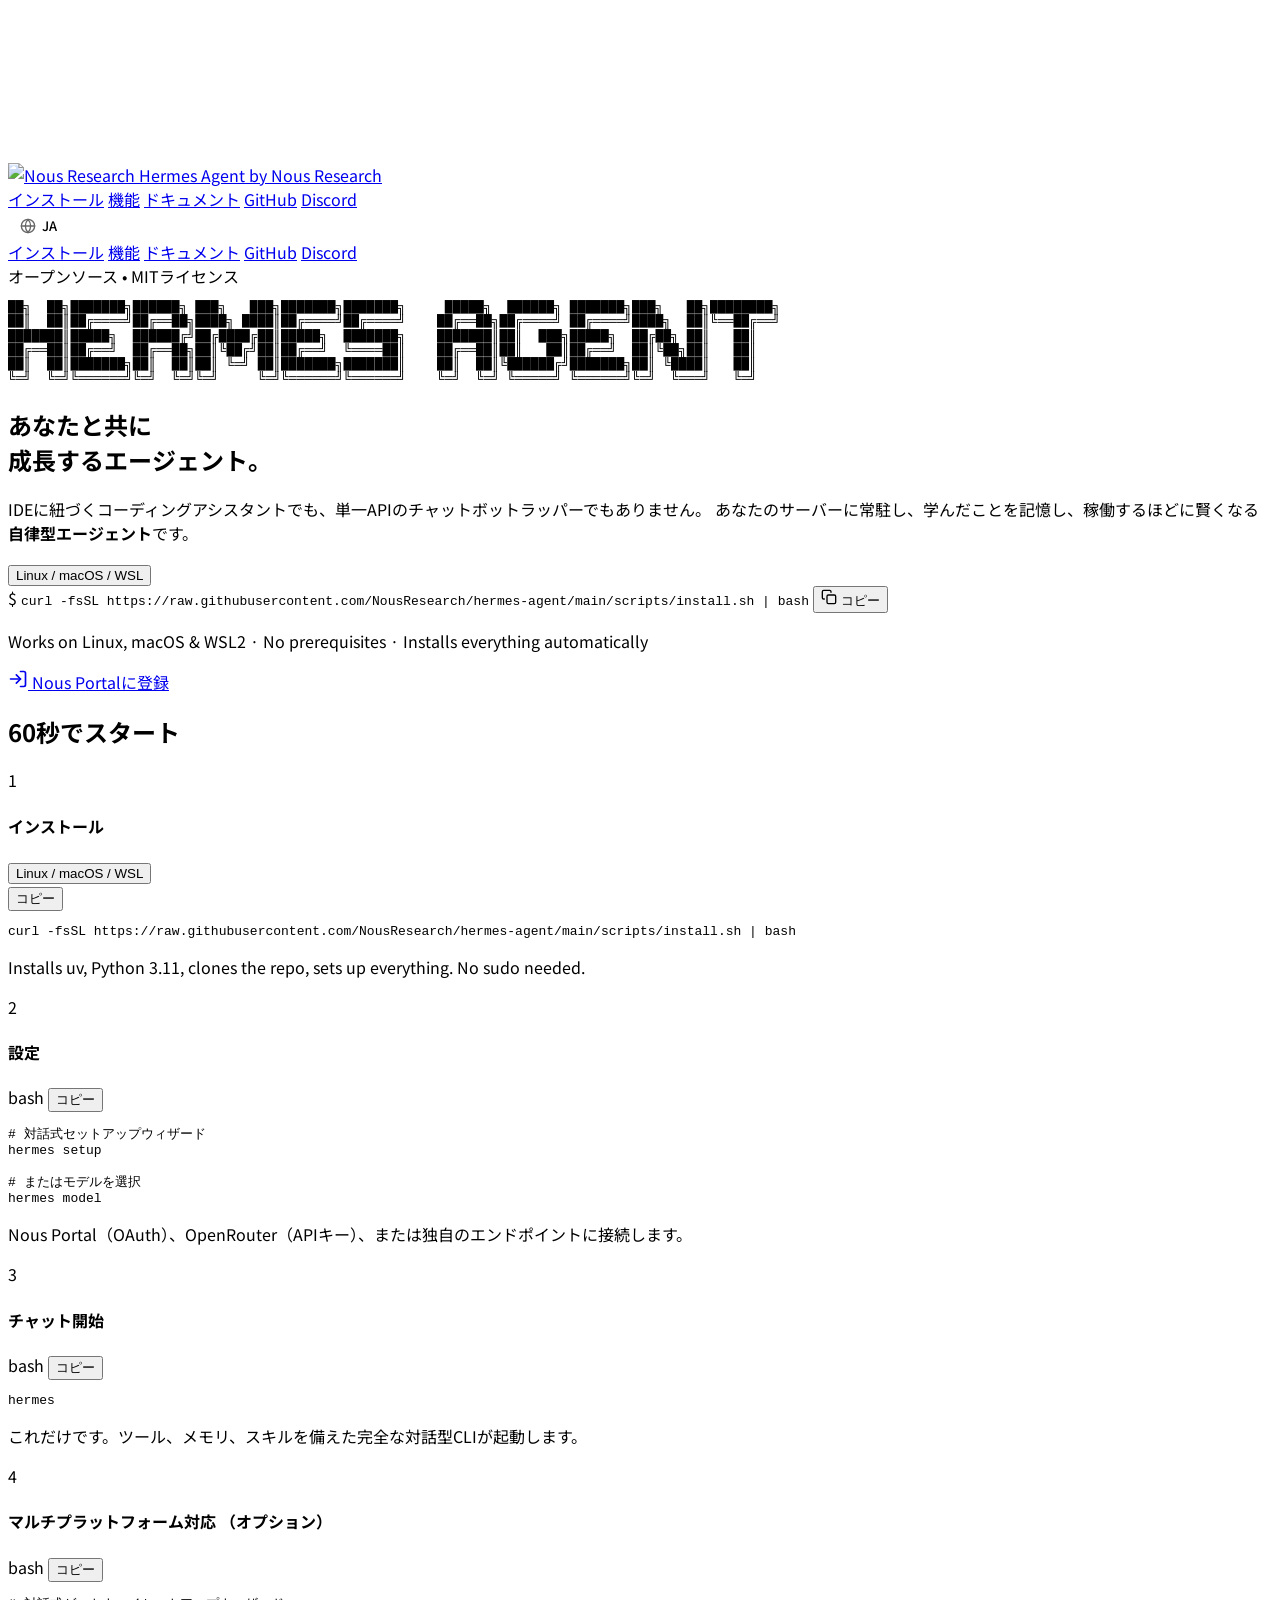
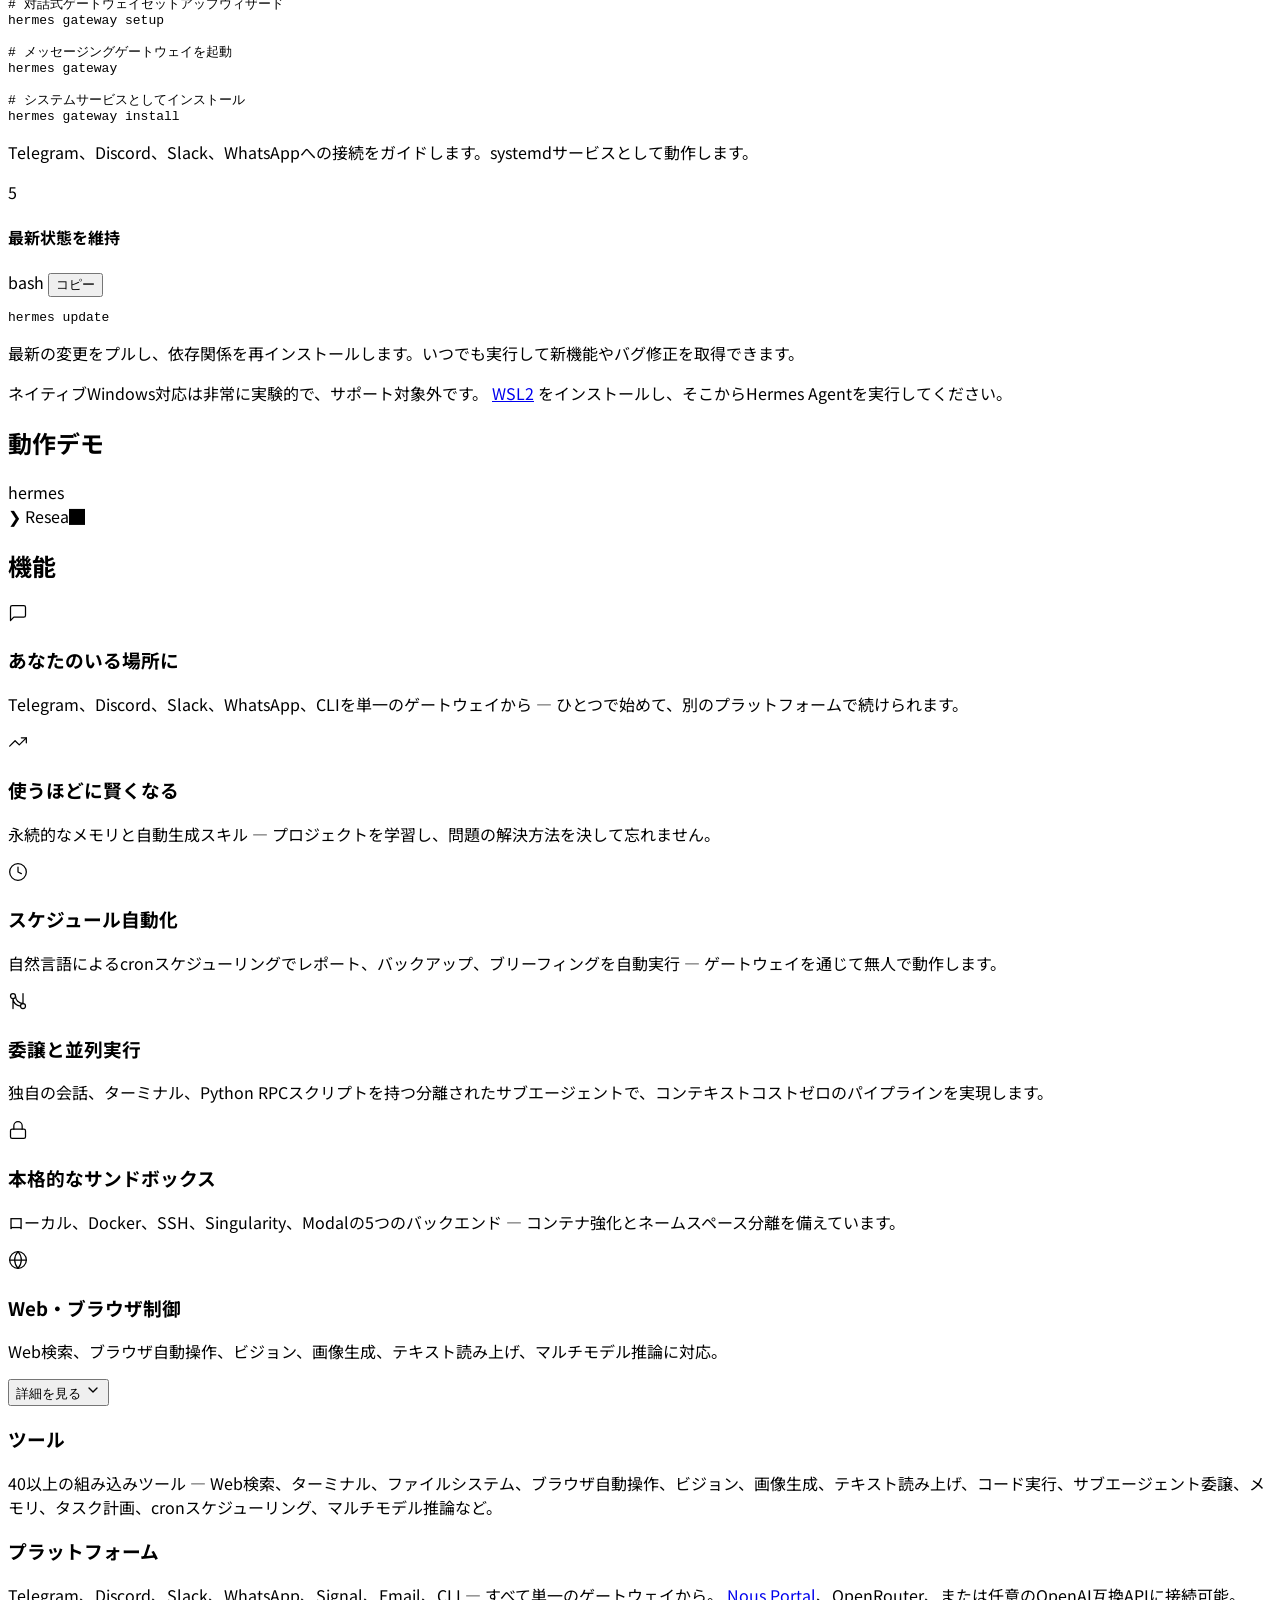
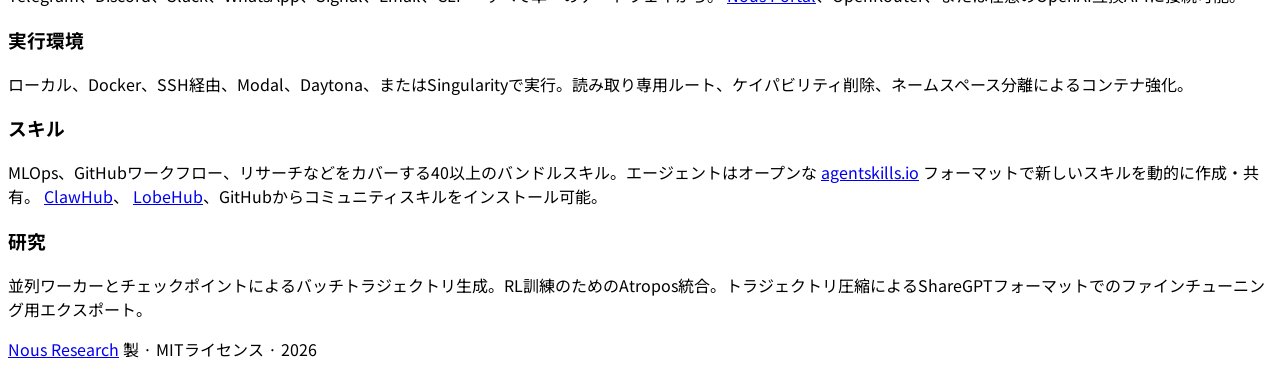
==== landingpage/ja/index.html @ e515b4fe "feat: add Japanese landing page (/ja/) with language switcher - Create full Japanese translation of " ====
<!doctype html>
<html lang="ja">
  <head>
    <meta charset="UTF-8" />
    <meta name="viewport" content="width=device-width, initial-scale=1.0" />
    <title>Hermes Agent — あなたと共に成長するAIエージェント</title>
    <meta
      name="description"
      content="あなたと共に成長するオープンソースエージェント — プロジェクトを学習し、自らスキルを構築し、あらゆる場所であなたに寄り添います。Nous Research開発。"
    />
    <meta name="theme-color" content="#0A0E1A" />

    <meta property="og:title" content="Hermes Agent — AIエージェントフレームワーク" />
    <meta
      property="og:description"
      content="あなたと共に成長するオープンソースエージェント。インストールして、メッセージングアカウントを接続するだけで、プロジェクトを学習し、自らスキルを構築する永続的なパーソナルエージェントになります。"
    />
    <meta property="og:type" content="website" />
    <meta property="og:url" content="https://hermes-agent.org/ja/" />
    <meta
      property="og:image"
      content="https://hermes-agent.org/hermes-agent-banner.png"
    />

    <link rel="preconnect" href="https://fonts.googleapis.com" />
    <link rel="preconnect" href="https://fonts.gstatic.com" crossorigin />
    <link
      href="https://fonts.googleapis.com/css2?family=Inter:wght@300;400;500;600;700&family=JetBrains+Mono:wght@400;500&family=Noto+Sans+JP:wght@300;400;500;600;700&display=swap"
      rel="stylesheet"
    />

    <script
      src="https://cdnjs.cloudflare.com/ajax/libs/three.js/r128/three.min.js"
      defer
    ></script>
    <link rel="stylesheet" href="../style.css" />
    <link rel="stylesheet" href="../lang-switcher.css" />
    <link rel="icon" type="image/x-icon" href="../favicon.ico" />
    <link rel="icon" type="image/png" sizes="32x32" href="../favicon-32x32.png" />
    <link rel="icon" type="image/png" sizes="16x16" href="../favicon-16x16.png" />
    <link rel="apple-touch-icon" sizes="180x180" href="../apple-touch-icon.png" />
    <style>
      body {
        font-family: 'Noto Sans JP', 'Inter', -apple-system, BlinkMacSystemFont, 'Segoe UI', sans-serif;
      }
    </style>
  </head>
  <body>
    <canvas id="noise-overlay"></canvas>

    <div class="ambient-glow glow-1"></div>
    <div class="ambient-glow glow-2"></div>

    <nav class="nav">
      <div class="nav-inner">
        <a href="/ja/" class="nav-logo">
          <img src="../nous-logo.png" alt="Nous Research" class="nav-nous-logo" />
          <span class="nav-brand"
            >Hermes Agent <span class="nav-by">by Nous Research</span></span
          >
        </a>
        <div class="nav-links">
          <a href="#install">インストール</a>
          <a href="#features">機能</a>
          <a href="/docs/">ドキュメント</a>
          <a
            href="https://github.com/NousResearch/hermes-agent"
            target="_blank"
            rel="noopener"
            >GitHub</a
          >
          <a
            href="https://discord.gg/NousResearch"
            target="_blank"
            rel="noopener"
            >Discord</a
          >
          <div class="lang-switcher">
            <button class="lang-btn" onclick="toggleLangMenu()" aria-label="言語切替">
              <svg width="16" height="16" viewBox="0 0 24 24" fill="none" stroke="currentColor" stroke-width="2" stroke-linecap="round" stroke-linejoin="round">
                <circle cx="12" cy="12" r="10"/>
                <line x1="2" y1="12" x2="22" y2="12"/>
                <path d="M12 2a15.3 15.3 0 0 1 4 10 15.3 15.3 0 0 1-4 10 15.3 15.3 0 0 1-4-10 15.3 15.3 0 0 1 4-10z"/>
              </svg>
              JA
            </button>
            <div class="lang-menu" id="lang-menu">
              <a href="/">English</a>
              <a href="/ja/" class="active">日本語</a>
            </div>
          </div>
        </div>
        <div class="nav-right-mobile">
          <div class="lang-switcher">
            <button class="lang-btn" onclick="toggleLangMenu()" aria-label="言語切替">
              <svg width="16" height="16" viewBox="0 0 24 24" fill="none" stroke="currentColor" stroke-width="2" stroke-linecap="round" stroke-linejoin="round">
                <circle cx="12" cy="12" r="10"/>
                <line x1="2" y1="12" x2="22" y2="12"/>
                <path d="M12 2a15.3 15.3 0 0 1 4 10 15.3 15.3 0 0 1-4 10 15.3 15.3 0 0 1-4-10 15.3 15.3 0 0 1 4-10z"/>
              </svg>
              JA
            </button>
            <div class="lang-menu" id="lang-menu-mobile">
              <a href="/">English</a>
              <a href="/ja/" class="active">日本語</a>
            </div>
          </div>
          <button
            class="nav-hamburger"
            id="nav-hamburger"
            onclick="toggleMobileNav()"
            aria-label="メニューを開く"
          >
            <span class="hamburger-bar"></span>
            <span class="hamburger-bar"></span>
            <span class="hamburger-bar"></span>
          </button>
        </div>
        <div class="nav-mobile" id="nav-mobile">
          <a href="#install" onclick="toggleMobileNav()">インストール</a>
          <a href="#features" onclick="toggleMobileNav()">機能</a>
          <a href="/docs/">ドキュメント</a>
          <a
            href="https://github.com/NousResearch/hermes-agent"
            target="_blank"
            rel="noopener"
            >GitHub</a
          >
          <a
            href="https://discord.gg/NousResearch"
            target="_blank"
            rel="noopener"
            >Discord</a
          >
        </div>
      </div>
    </nav>

    <section class="hero">
      <div class="hero-content">
        <div class="hero-badge">
          <span class="badge-dot"></span>
          オープンソース &bull; MITライセンス
        </div>

        <!-- prettier-ignore -->
        <pre class="hero-ascii" aria-hidden="true" style="font-family: monospace; line-height: 1.1">
██╗  ██╗███████╗██████╗ ███╗   ███╗███████╗███████╗     █████╗  ██████╗ ███████╗███╗   ██╗████████╗
██║  ██║██╔════╝██╔══██╗████╗ ████║██╔════╝██╔════╝    ██╔══██╗██╔════╝ ██╔════╝████╗  ██║╚══██╔══╝
███████║█████╗  ██████╔╝██╔████╔██║█████╗  ███████╗    ███████║██║  ███╗█████╗  ██╔██╗ ██║   ██║
██╔══██║██╔══╝  ██╔══██╗██║╚██╔╝██║██╔══╝  ╚════██║    ██╔══██║██║   ██║██╔══╝  ██║╚██╗██║   ██║
██║  ██║███████╗██║  ██║██║ ╚═╝ ██║███████╗███████║    ██║  ██║╚██████╔╝███████╗██║ ╚████║   ██║
╚═╝  ╚═╝╚══════╝╚═╝  ╚═╝╚═╝     ╚═╝╚══════╝╚══════╝    ╚═╝  ╚═╝ ╚═════╝ ╚══════╝╚═╝  ╚═══╝   ╚═╝
</pre>

        <h1 class="hero-title">
          あなたと共に<br />
          <span class="hero-gradient">成長するエージェント。</span>
        </h1>

        <p class="hero-subtitle">
          IDEに紐づくコーディングアシスタントでも、単一APIのチャットボットラッパーでもありません。
          あなたのサーバーに常駐し、学んだことを記憶し、稼働するほどに賢くなる
          <strong>自律型エージェント</strong>です。
        </p>

        <div class="hero-install">
          <div class="install-widget">
            <div class="install-widget-header">
              <div class="install-dots">
                <span class="dot dot-red"></span>
                <span class="dot dot-yellow"></span>
                <span class="dot dot-green"></span>
              </div>
              <div class="install-tabs">
                <button
                  class="install-tab active"
                  data-platform="linux"
                  onclick="switchPlatform('linux')"
                >
                  Linux / macOS / WSL
                </button>
              </div>
            </div>
            <div class="install-widget-body">
              <span class="install-prompt" id="install-prompt">$</span>
              <code id="install-command"
                >curl -fsSL
                https://raw.githubusercontent.com/NousResearch/hermes-agent/main/scripts/install.sh
                | bash</code
              >
              <button
                class="copy-btn"
                onclick="copyInstall()"
                title="クリップボードにコピー"
              >
                <svg
                  width="16"
                  height="16"
                  viewBox="0 0 24 24"
                  fill="none"
                  stroke="currentColor"
                  stroke-width="2"
                  stroke-linecap="round"
                  stroke-linejoin="round"
                >
                  <rect x="9" y="9" width="13" height="13" rx="2" ry="2" />
                  <path
                    d="M5 15H4a2 2 0 0 1-2-2V4a2 2 0 0 1 2-2h9a2 2 0 0 1 2 2v1"
                  />
                </svg>
                <span class="copy-text">コピー</span>
              </button>
            </div>
          </div>
          <p class="install-note" id="install-note">
            Linux、macOS、WSL2で動作 · 前提条件なし · すべて自動インストール
          </p>
        </div>

        <div class="hero-links">
          <a
            href="https://portal.nousresearch.com"
            class="btn btn-primary"
            target="_blank"
            rel="noopener"
          >
            <svg
              width="20"
              height="20"
              viewBox="0 0 24 24"
              fill="none"
              stroke="currentColor"
              stroke-width="2"
              stroke-linecap="round"
              stroke-linejoin="round"
            >
              <path d="M15 3h4a2 2 0 0 1 2 2v14a2 2 0 0 1-2 2h-4" />
              <polyline points="10 17 15 12 10 7" />
              <line x1="15" y1="12" x2="3" y2="12" />
            </svg>
            Nous Portalに登録
          </a>
        </div>
      </div>
    </section>

    <section class="section section-install" id="install">
      <div class="container">
        <div class="section-header">
          <h2>60秒でスタート</h2>
        </div>

        <div class="install-steps">
          <div class="install-step">
            <div class="step-number">1</div>
            <div class="step-content">
              <h4>インストール</h4>
              <div class="code-block">
                <div class="code-header">
                  <div class="code-tabs">
                    <button
                      class="code-tab active"
                      data-platform="linux"
                      onclick="switchStepPlatform('linux')"
                    >
                      Linux / macOS / WSL
                    </button>
                  </div>
                  <button
                    class="copy-btn"
                    id="step1-copy"
                    onclick="copyText(this)"
                    data-text="curl -fsSL https://raw.githubusercontent.com/NousResearch/hermes-agent/main/scripts/install.sh | bash"
                  >
                    コピー
                  </button>
                </div>
                <pre><code id="step1-command">curl -fsSL https://raw.githubusercontent.com/NousResearch/hermes-agent/main/scripts/install.sh | bash</code></pre>
              </div>
              <p class="step-note" id="step1-note">
                uv、Python 3.11をインストールし、リポジトリをクローンしてすべてをセットアップします。sudoは不要です。
              </p>
            </div>
          </div>

          <div class="install-step">
            <div class="step-number">2</div>
            <div class="step-content">
              <h4>設定</h4>
              <div class="code-block">
                <div class="code-header">
                  <span>bash</span>
                  <button
                    class="copy-btn"
                    onclick="copyText(this)"
                    data-text="hermes setup"
                  >
                    コピー
                  </button>
                </div>
                <pre><code><span class="code-comment"># 対話式セットアップウィザード</span>
hermes setup

<span class="code-comment"># またはモデルを選択</span>
hermes model</code></pre>
              </div>
              <p class="step-note">
                Nous Portal（OAuth）、OpenRouter（APIキー）、または独自のエンドポイントに接続します。
              </p>
            </div>
          </div>

          <div class="install-step">
            <div class="step-number">3</div>
            <div class="step-content">
              <h4>チャット開始</h4>
              <div class="code-block">
                <div class="code-header">
                  <span>bash</span>
                  <button
                    class="copy-btn"
                    onclick="copyText(this)"
                    data-text="hermes"
                  >
                    コピー
                  </button>
                </div>
                <pre><code>hermes</code></pre>
              </div>
              <p class="step-note">
                これだけです。ツール、メモリ、スキルを備えた完全な対話型CLIが起動します。
              </p>
            </div>
          </div>

          <div class="install-step">
            <div class="step-number">4</div>
            <div class="step-content">
              <h4>
                マルチプラットフォーム対応 <span class="step-optional">（オプション）</span>
              </h4>
              <div class="code-block">
                <div class="code-header">
                  <span>bash</span>
                  <button
                    class="copy-btn"
                    onclick="copyText(this)"
                    data-text="hermes gateway setup"
                  >
                    コピー
                  </button>
                </div>
                <pre><code><span class="code-comment"># 対話式ゲートウェイセットアップウィザード</span>
hermes gateway setup

<span class="code-comment"># メッセージングゲートウェイを起動</span>
hermes gateway

<span class="code-comment"># システムサービスとしてインストール</span>
hermes gateway install</code></pre>
              </div>
              <p class="step-note">
                Telegram、Discord、Slack、WhatsAppへの接続をガイドします。systemdサービスとして動作します。
              </p>
            </div>
          </div>

          <div class="install-step">
            <div class="step-number">5</div>
            <div class="step-content">
              <h4>最新状態を維持</h4>
              <div class="code-block">
                <div class="code-header">
                  <span>bash</span>
                  <button
                    class="copy-btn"
                    onclick="copyText(this)"
                    data-text="hermes update"
                  >
                    コピー
                  </button>
                </div>
                <pre><code>hermes update</code></pre>
              </div>
              <p class="step-note">
                最新の変更をプルし、依存関係を再インストールします。いつでも実行して新機能やバグ修正を取得できます。
              </p>
            </div>
          </div>
        </div>

        <div class="install-windows">
          <p>
            ネイティブWindows対応は非常に実験的で、サポート対象外です。
            <a
              href="https://learn.microsoft.com/ja-jp/windows/wsl/install"
              target="_blank"
              rel="noopener"
              >WSL2</a
            >
            をインストールし、そこからHermes Agentを実行してください。
          </p>
        </div>
      </div>
    </section>

    <!-- Terminal Demo -->
    <section class="section section-demo" id="demo">
      <div class="container">
        <div class="section-header">
          <h2>動作デモ</h2>
        </div>

        <div class="terminal-window">
          <div class="terminal-header">
            <div class="terminal-dots">
              <span class="dot dot-red"></span>
              <span class="dot dot-yellow"></span>
              <span class="dot dot-green"></span>
            </div>
            <span class="terminal-title">hermes</span>
          </div>
          <div class="terminal-body" id="terminal-demo"></div>
        </div>
      </div>
    </section>

    <!-- Features + Specs -->
    <section class="section" id="features">
      <div class="container">
        <div class="section-header">
          <h2>機能</h2>
        </div>

        <div class="features-grid">
          <div class="feature-card">
            <div class="feature-header">
              <div class="feature-icon">
                <svg
                  width="20"
                  height="20"
                  viewBox="0 0 24 24"
                  fill="none"
                  stroke="currentColor"
                  stroke-width="1.5"
                  stroke-linecap="round"
                  stroke-linejoin="round"
                >
                  <path
                    d="M21 15a2 2 0 0 1-2 2H7l-4 4V5a2 2 0 0 1 2-2h14a2 2 0 0 1 2 2z"
                  />
                </svg>
              </div>
              <h3>あなたのいる場所に</h3>
            </div>
            <p>
              Telegram、Discord、Slack、WhatsApp、CLIを単一のゲートウェイから — ひとつで始めて、別のプラットフォームで続けられます。
            </p>
          </div>

          <div class="feature-card">
            <div class="feature-header">
              <div class="feature-icon">
                <svg
                  width="20"
                  height="20"
                  viewBox="0 0 24 24"
                  fill="none"
                  stroke="currentColor"
                  stroke-width="1.5"
                  stroke-linecap="round"
                  stroke-linejoin="round"
                >
                  <polyline points="22 7 13.5 15.5 8.5 10.5 2 17" />
                  <polyline points="16 7 22 7 22 13" />
                </svg>
              </div>
              <h3>使うほどに賢くなる</h3>
            </div>
            <p>
              永続的なメモリと自動生成スキル — プロジェクトを学習し、問題の解決方法を決して忘れません。
            </p>
          </div>

          <div class="feature-card">
            <div class="feature-header">
              <div class="feature-icon">
                <svg
                  width="20"
                  height="20"
                  viewBox="0 0 24 24"
                  fill="none"
                  stroke="currentColor"
                  stroke-width="1.5"
                  stroke-linecap="round"
                  stroke-linejoin="round"
                >
                  <circle cx="12" cy="12" r="10" />
                  <polyline points="12 6 12 12 16 14" />
                </svg>
              </div>
              <h3>スケジュール自動化</h3>
            </div>
            <p>
              自然言語によるcronスケジューリングでレポート、バックアップ、ブリーフィングを自動実行 — ゲートウェイを通じて無人で動作します。
            </p>
          </div>

          <div class="feature-card">
            <div class="feature-header">
              <div class="feature-icon">
                <svg
                  width="20"
                  height="20"
                  viewBox="0 0 24 24"
                  fill="none"
                  stroke="currentColor"
                  stroke-width="1.5"
                  stroke-linecap="round"
                  stroke-linejoin="round"
                >
                  <circle cx="18" cy="18" r="3" />
                  <circle cx="6" cy="6" r="3" />
                  <path d="M6 21V9a9 9 0 0 0 9 9" />
                  <path d="M18 3v12a9 9 0 0 1-9-9" />
                </svg>
              </div>
              <h3>委譲と並列実行</h3>
            </div>
            <p>
              独自の会話、ターミナル、Python RPCスクリプトを持つ分離されたサブエージェントで、コンテキストコストゼロのパイプラインを実現します。
            </p>
          </div>

          <div class="feature-card">
            <div class="feature-header">
              <div class="feature-icon">
                <svg
                  width="20"
                  height="20"
                  viewBox="0 0 24 24"
                  fill="none"
                  stroke="currentColor"
                  stroke-width="1.5"
                  stroke-linecap="round"
                  stroke-linejoin="round"
                >
                  <rect x="3" y="11" width="18" height="11" rx="2" ry="2" />
                  <path d="M7 11V7a5 5 0 0 1 10 0v4" />
                </svg>
              </div>
              <h3>本格的なサンドボックス</h3>
            </div>
            <p>
              ローカル、Docker、SSH、Singularity、Modalの5つのバックエンド — コンテナ強化とネームスペース分離を備えています。
            </p>
          </div>

          <div class="feature-card">
            <div class="feature-header">
              <div class="feature-icon">
                <svg
                  width="20"
                  height="20"
                  viewBox="0 0 24 24"
                  fill="none"
                  stroke="currentColor"
                  stroke-width="1.5"
                  stroke-linecap="round"
                  stroke-linejoin="round"
                >
                  <circle cx="12" cy="12" r="10" />
                  <line x1="2" y1="12" x2="22" y2="12" />
                  <path
                    d="M12 2a15.3 15.3 0 0 1 4 10 15.3 15.3 0 0 1-4 10 15.3 15.3 0 0 1-4-10 15.3 15.3 0 0 1 4-10z"
                  />
                </svg>
              </div>
              <h3>Web・ブラウザ制御</h3>
            </div>
            <p>
              Web検索、ブラウザ自動操作、ビジョン、画像生成、テキスト読み上げ、マルチモデル推論に対応。
            </p>
          </div>
        </div>

        <div class="features-more">
          <button class="more-toggle" onclick="toggleSpecs()" id="specs-toggle">
            <span class="toggle-label">詳細を見る</span>
            <svg
              class="more-chevron"
              width="16"
              height="16"
              viewBox="0 0 24 24"
              fill="none"
              stroke="currentColor"
              stroke-width="2"
              stroke-linecap="round"
              stroke-linejoin="round"
            >
              <polyline points="6 9 12 15 18 9" />
            </svg>
          </button>
        </div>

        <div class="specs-wrapper" id="specs-wrapper">
          <div class="specs-list">
            <div class="spec-row">
              <h3 class="spec-label">ツール</h3>
              <p class="spec-value">
                40以上の組み込みツール — Web検索、ターミナル、ファイルシステム、ブラウザ自動操作、ビジョン、画像生成、テキスト読み上げ、コード実行、サブエージェント委譲、メモリ、タスク計画、cronスケジューリング、マルチモデル推論など。
              </p>
            </div>

            <div class="spec-row">
              <h3 class="spec-label">プラットフォーム</h3>
              <p class="spec-value">
                Telegram、Discord、Slack、WhatsApp、Signal、Email、CLI — すべて単一のゲートウェイから。
                <a
                  href="https://portal.nousresearch.com"
                  target="_blank"
                  rel="noopener"
                  >Nous Portal</a
                >、OpenRouter、または任意のOpenAI互換APIに接続可能。
              </p>
            </div>

            <div class="spec-row">
              <h3 class="spec-label">実行環境</h3>
              <p class="spec-value">
                ローカル、Docker、SSH経由、Modal、Daytona、またはSingularityで実行。読み取り専用ルート、ケイパビリティ削除、ネームスペース分離によるコンテナ強化。
              </p>
            </div>

            <div class="spec-row">
              <h3 class="spec-label">スキル</h3>
              <p class="spec-value">
                MLOps、GitHubワークフロー、リサーチなどをカバーする40以上のバンドルスキル。エージェントはオープンな
                <a href="https://agentskills.io" target="_blank" rel="noopener"
                  >agentskills.io</a
                >
                フォーマットで新しいスキルを動的に作成・共有。
                <a href="https://clawhub.ai" target="_blank" rel="noopener"
                  >ClawHub</a
                >、
                <a href="https://lobehub.com" target="_blank" rel="noopener"
                  >LobeHub</a
                >、GitHubからコミュニティスキルをインストール可能。
              </p>
            </div>

            <div class="spec-row">
              <h3 class="spec-label">研究</h3>
              <p class="spec-value">
                並列ワーカーとチェックポイントによるバッチトラジェクトリ生成。RL訓練のためのAtropos統合。トラジェクトリ圧縮によるShareGPTフォーマットでのファインチューニング用エクスポート。
              </p>
            </div>
          </div>
        </div>
      </div>
    </section>

    <footer class="footer">
      <div class="container">
        <p class="footer-copy">
          <a href="https://nousresearch.com" target="_blank" rel="noopener"
            >Nous Research</a
          >
          製 &middot; MITライセンス &middot; 2026
        </p>
      </div>
    </footer>

    <script src="../script.js"></script>
  </body>
</html>
---- landingpage/lang-switcher.css ----
/* =========================================================================
   Language Switcher
   ========================================================================= */

.lang-switcher {
    position: relative;
}

.lang-btn {
    display: inline-flex;
    align-items: center;
    gap: 6px;
    background: none;
    border: 1px solid var(--border);
    color: var(--text-dim);
    font-family: var(--font-sans);
    font-size: 13px;
    font-weight: 500;
    padding: 5px 12px;
    border-radius: 6px;
    cursor: pointer;
    transition: color 0.2s var(--ease-out-quad), border-color 0.2s var(--ease-out-quad), background 0.2s var(--ease-out-quad);
}

.lang-btn:hover {
    color: #fff;
    border-color: var(--border-hover);
    background: rgba(48, 80, 255, 0.08);
}

.lang-btn svg {
    opacity: 0.6;
    flex-shrink: 0;
}

.lang-menu {
    display: none;
    position: absolute;
    top: calc(100% + 8px);
    right: 0;
    min-width: 130px;
    background: rgba(18, 24, 42, 0.98);
    backdrop-filter: blur(16px);
    -webkit-backdrop-filter: blur(16px);
    border: 1px solid var(--border-hover);
    border-radius: var(--radius-sm);
    padding: 6px;
    z-index: 200;
    box-shadow: 0 8px 32px rgba(0, 0, 0, 0.4);
}

.lang-menu.open {
    display: block;
}

.lang-menu a {
    display: block;
    padding: 8px 12px;
    color: var(--text-dim);
    font-size: 13px;
    font-weight: 500;
    border-radius: 4px;
    transition: color 0.15s var(--ease-out-quad), background 0.15s var(--ease-out-quad);
}

.lang-menu a:hover {
    color: #fff;
    background: rgba(48, 80, 255, 0.12);
}

.lang-menu a.active {
    color: var(--primary-light);
    background: rgba(48, 80, 255, 0.08);
}

/* Mobile: show lang switcher + hamburger side by side */
.nav-right-mobile {
    display: none;
    align-items: center;
    gap: 8px;
}

@media (max-width: 640px) {
    .nav-right-mobile {
        display: flex;
    }

    /* Hide the lang switcher inside .nav-links on mobile (it's in nav-right-mobile instead) */
    .nav-links .lang-switcher {
        display: none;
    }
}
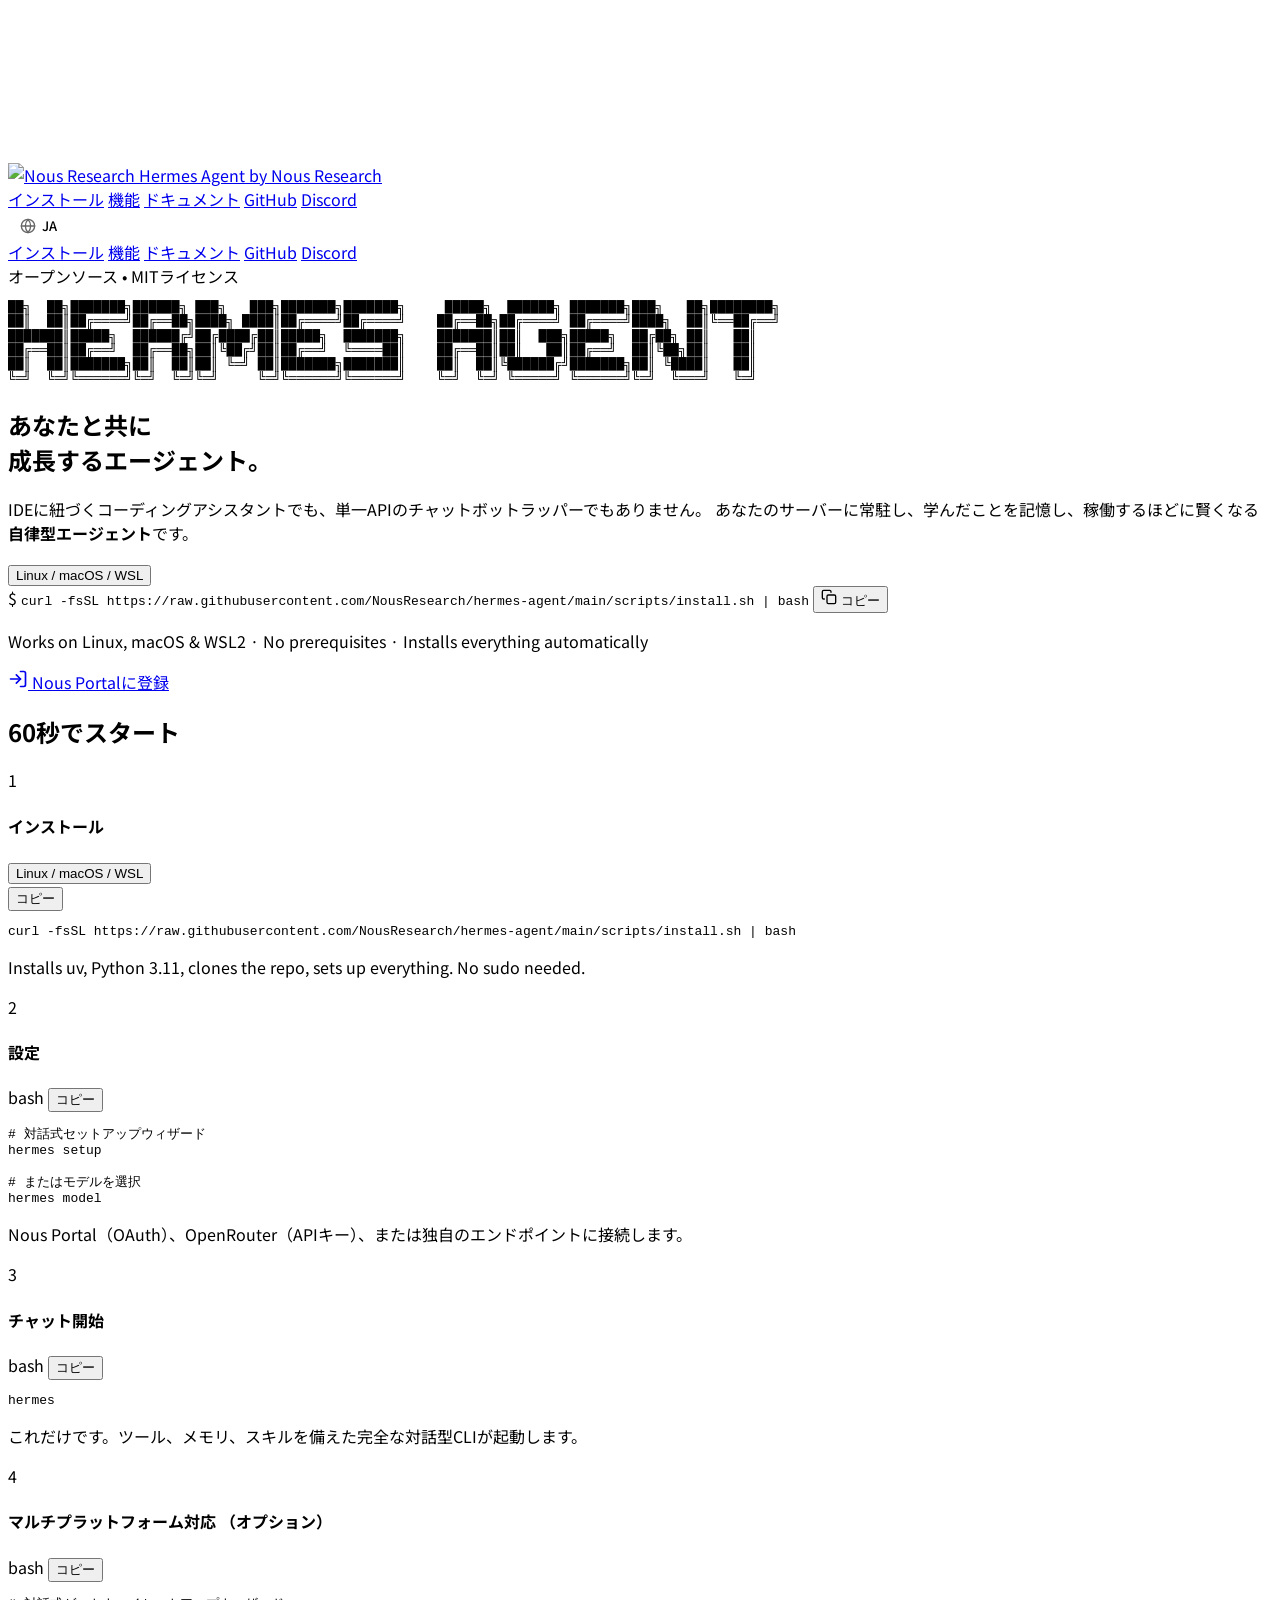
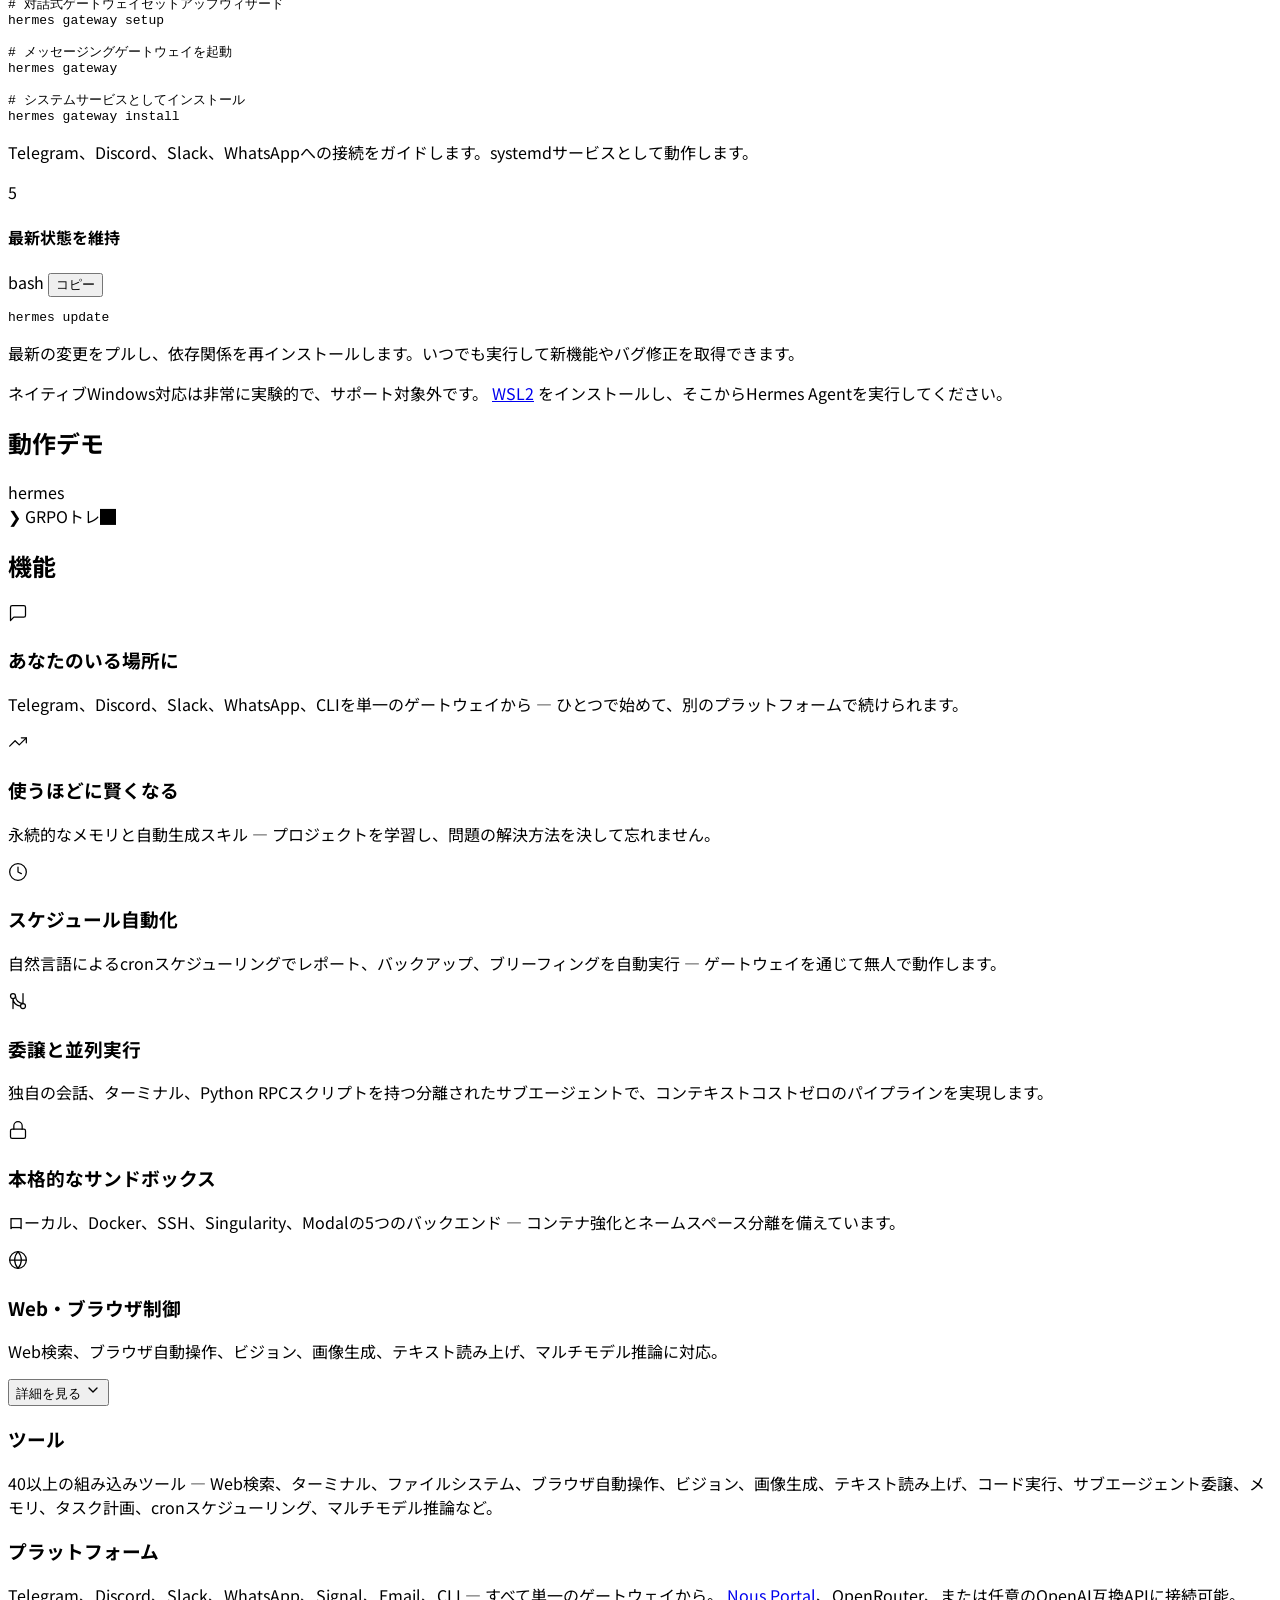
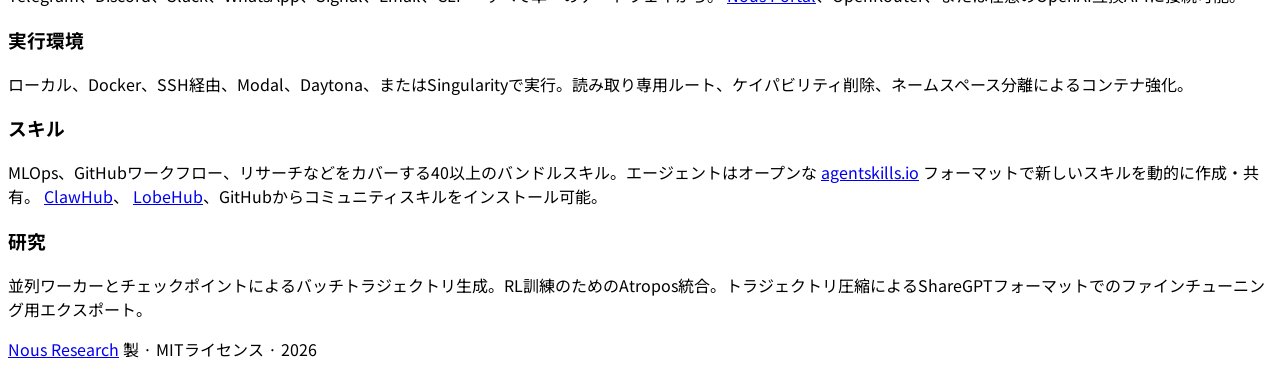
==== commit a99f0ee6: "feat: add Japanese terminal demo and SEO hreflang tags - Japanese terminal demo with translated prom" ====
--- a/landingpage/ja/index.html
+++ b/landingpage/ja/index.html
@@ -21,6 +21,11 @@
       property="og:image"
       content="https://hermes-agent.org/hermes-agent-banner.png"
     />
+
+    <link rel="alternate" hreflang="en" href="https://hermes-agent.org/" />
+    <link rel="alternate" hreflang="ja" href="https://hermes-agent.org/ja/" />
+    <link rel="alternate" hreflang="x-default" href="https://hermes-agent.org/" />
+    <link rel="canonical" href="https://hermes-agent.org/ja/" />
 
     <link rel="preconnect" href="https://fonts.googleapis.com" />
     <link rel="preconnect" href="https://fonts.gstatic.com" crossorigin />
@@ -673,5 +678,6 @@
     </footer>
 
     <script src="../script.js"></script>
+    <script src="script-ja.js"></script>
   </body>
 </html>
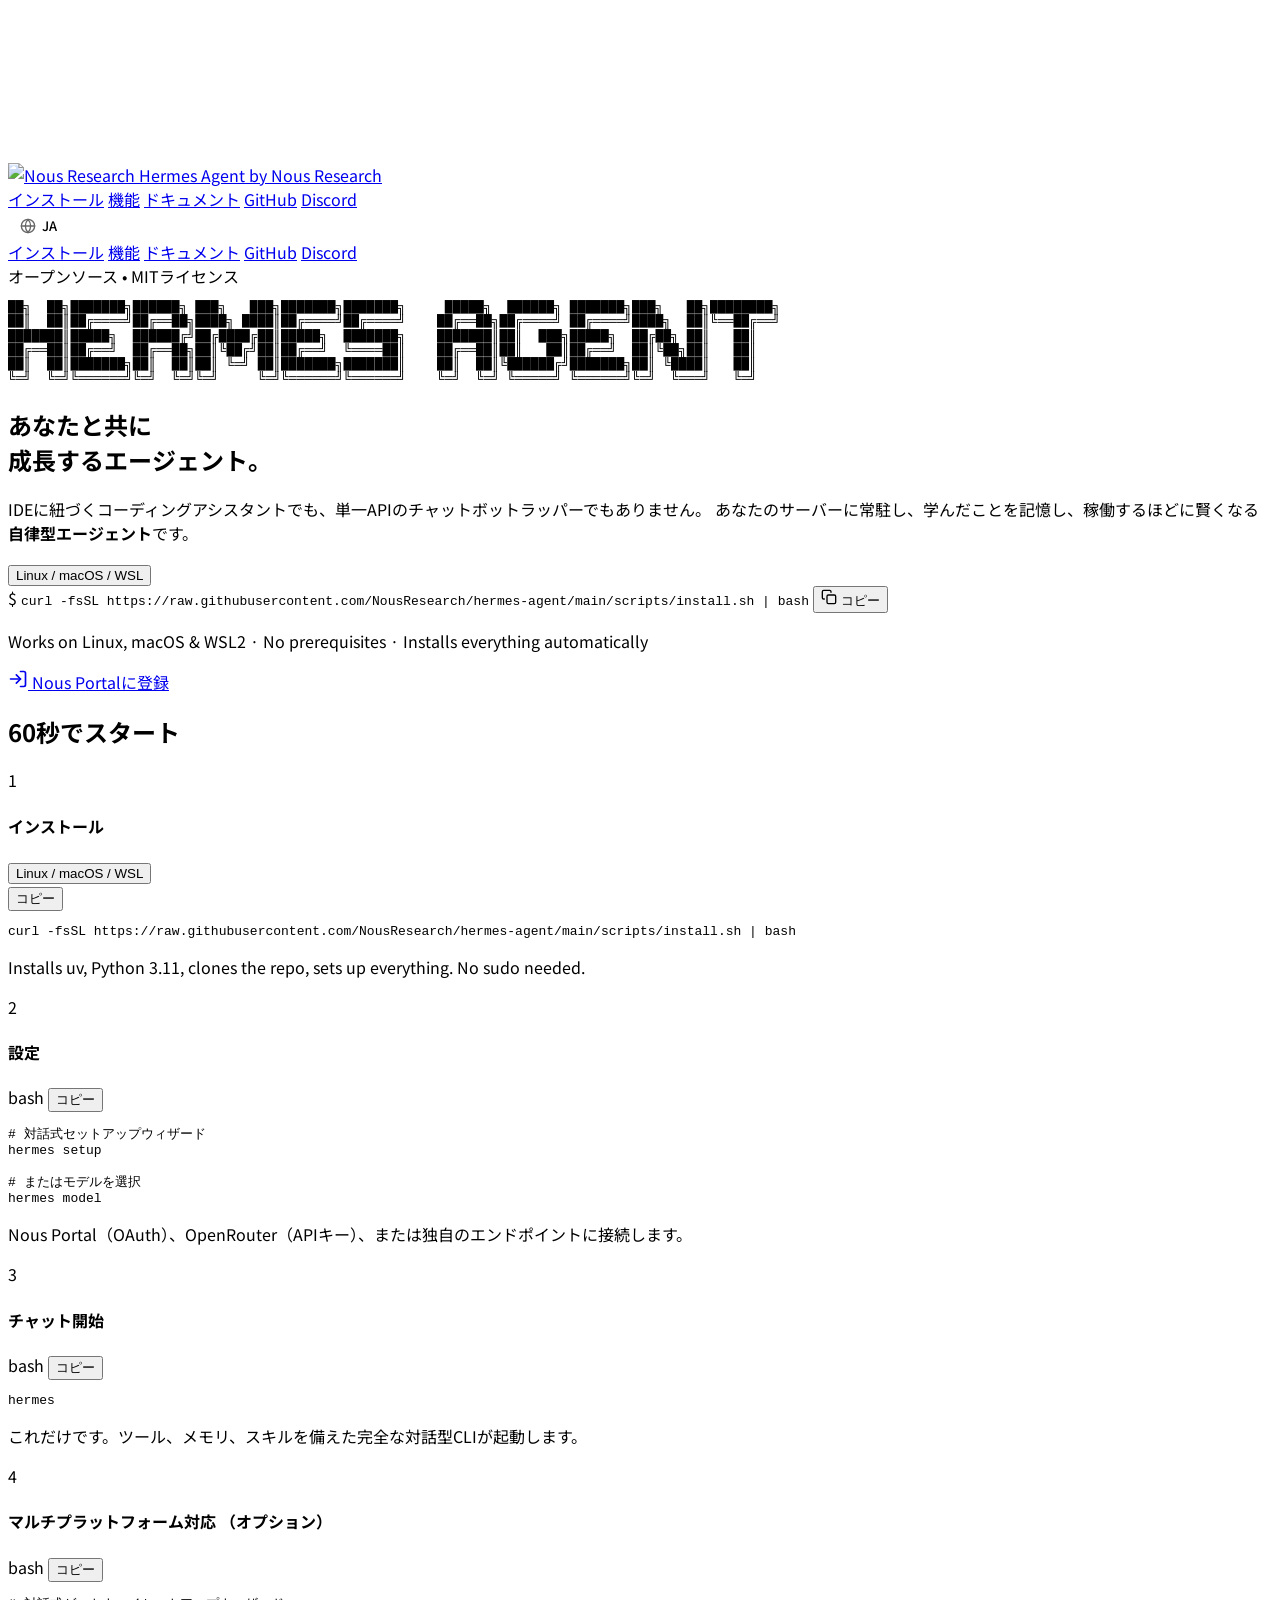
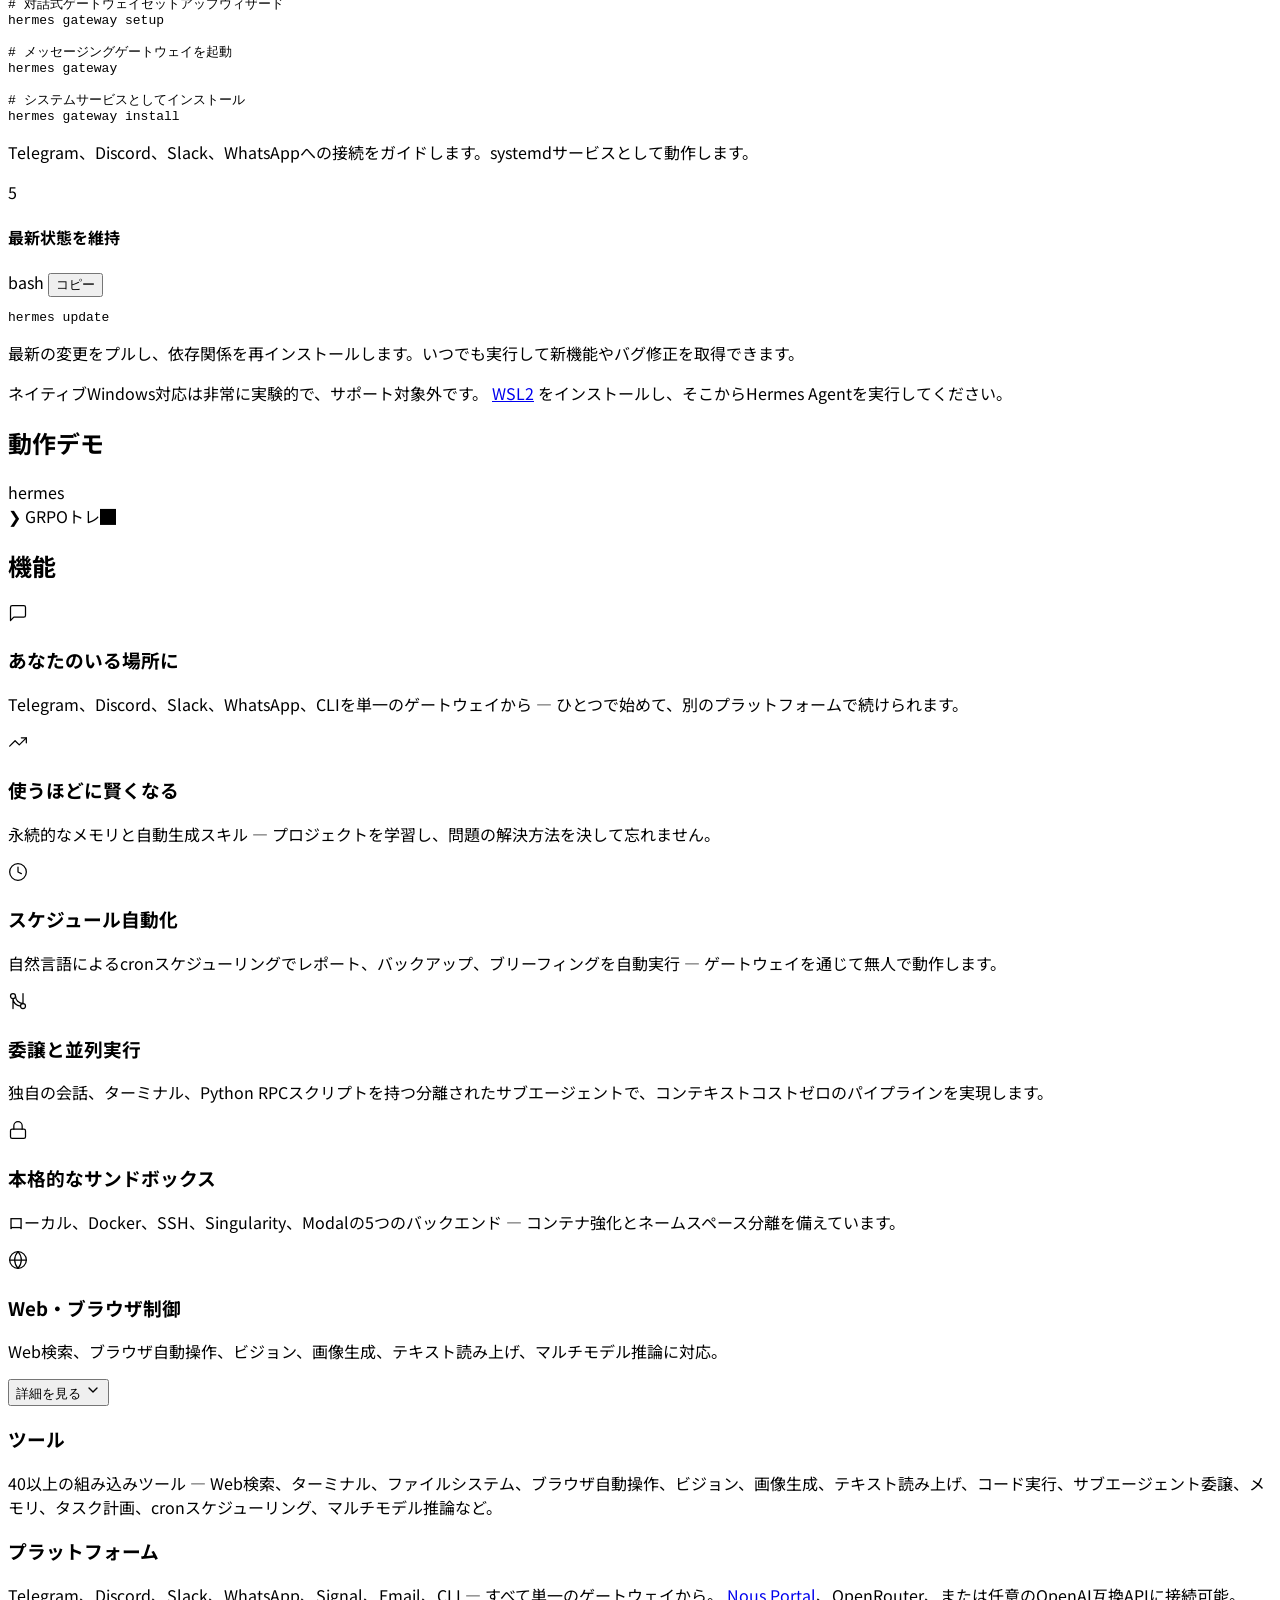
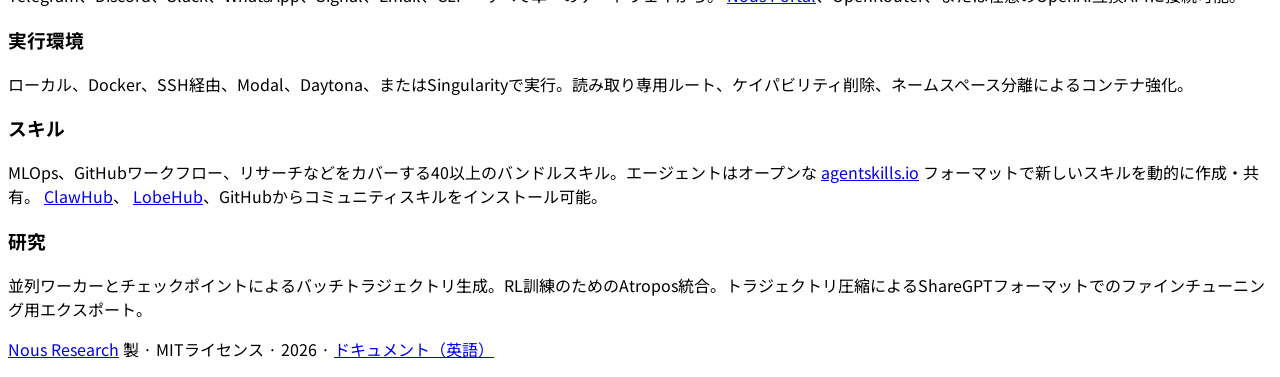
==== commit 349df517: "feat: add JSON-LD structured data and polish JA footer - Add Schema.org SoftwareApplication structur" ====
--- a/landingpage/ja/index.html
+++ b/landingpage/ja/index.html
@@ -44,6 +44,32 @@
     <link rel="icon" type="image/png" sizes="32x32" href="../favicon-32x32.png" />
     <link rel="icon" type="image/png" sizes="16x16" href="../favicon-16x16.png" />
     <link rel="apple-touch-icon" sizes="180x180" href="../apple-touch-icon.png" />
+    <link rel="manifest" href="../manifest.json" />
+
+    <script type="application/ld+json">
+    {
+      "@context": "https://schema.org",
+      "@type": "SoftwareApplication",
+      "name": "Hermes Agent",
+      "description": "あなたと共に成長するオープンソースAIエージェント。プロジェクトを学習し、自らスキルを構築し、あらゆるプラットフォームで利用可能。",
+      "url": "https://hermes-agent.org/ja/",
+      "applicationCategory": "DeveloperApplication",
+      "operatingSystem": "Linux, macOS, WSL2",
+      "license": "https://opensource.org/licenses/MIT",
+      "author": {
+        "@type": "Organization",
+        "name": "Nous Research",
+        "url": "https://nousresearch.com"
+      },
+      "offers": {
+        "@type": "Offer",
+        "price": "0",
+        "priceCurrency": "USD"
+      },
+      "inLanguage": ["en", "ja"]
+    }
+    </script>
+
     <style>
       body {
         font-family: 'Noto Sans JP', 'Inter', -apple-system, BlinkMacSystemFont, 'Segoe UI', sans-serif;
@@ -673,6 +699,7 @@
             >Nous Research</a
           >
           製 &middot; MITライセンス &middot; 2026
+          &middot; <a href="/docs/">ドキュメント（英語）</a>
         </p>
       </div>
     </footer>
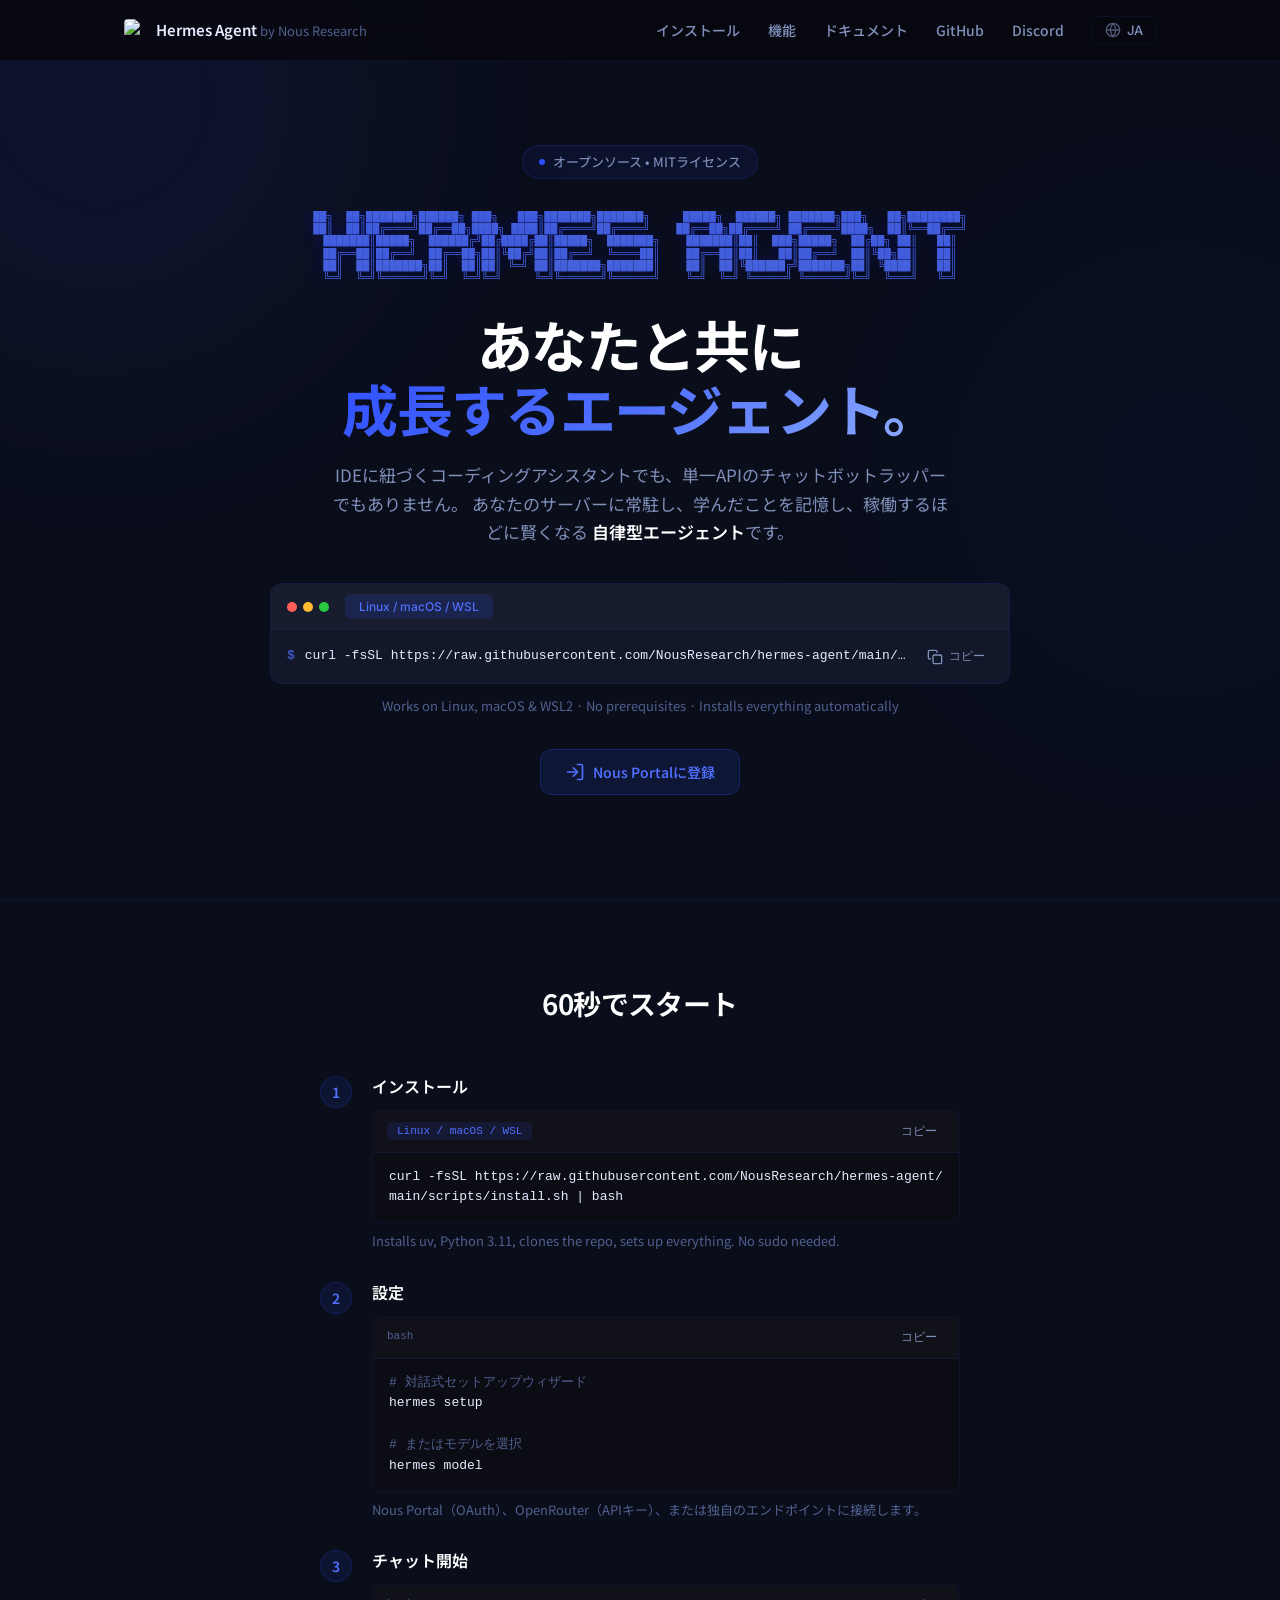
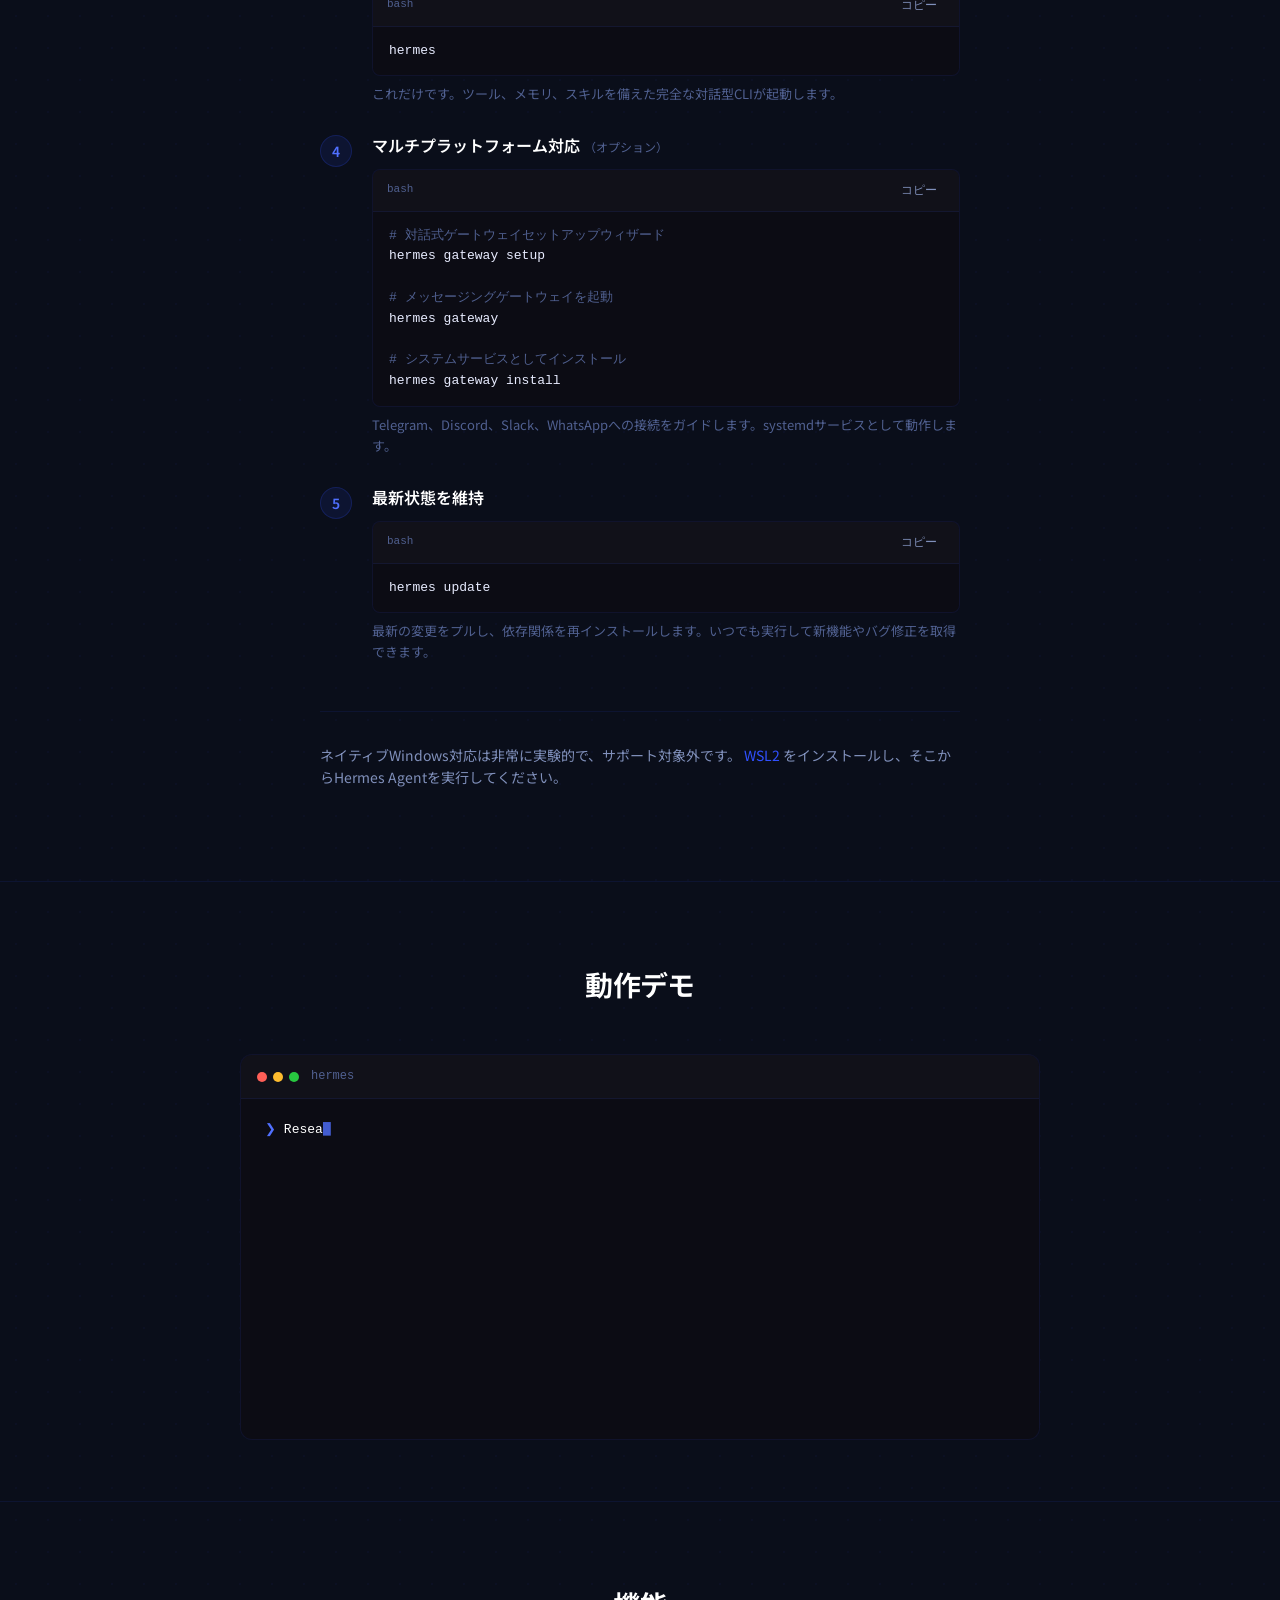
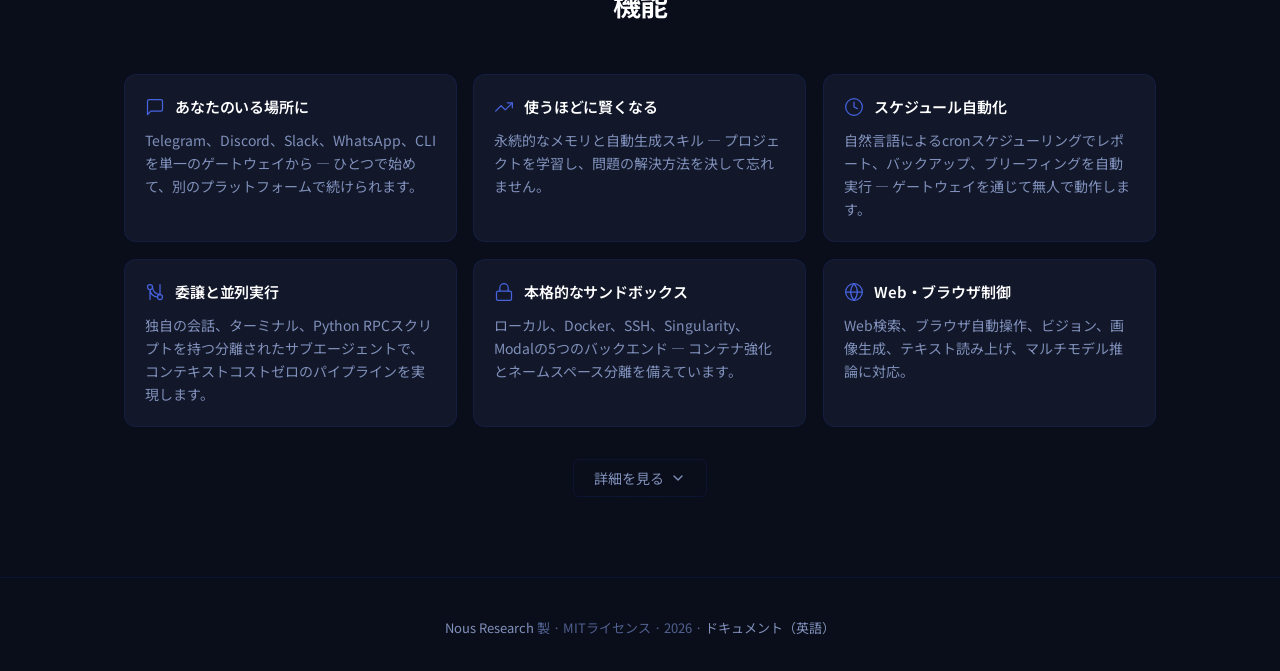
==== commit a29981c9: "feat: improve landing page accessibility (a11y) - Add skip-to-content links on both EN and JA pages " ====
--- a/landingpage/ja/index.html
+++ b/landingpage/ja/index.html
@@ -77,12 +77,13 @@
     </style>
   </head>
   <body>
-    <canvas id="noise-overlay"></canvas>
-
-    <div class="ambient-glow glow-1"></div>
-    <div class="ambient-glow glow-2"></div>
-
-    <nav class="nav">
+    <a href="#main-content" class="skip-link">コンテンツへスキップ</a>
+    <canvas id="noise-overlay" aria-hidden="true"></canvas>
+
+    <div class="ambient-glow glow-1" aria-hidden="true"></div>
+    <div class="ambient-glow glow-2" aria-hidden="true"></div>
+
+    <nav class="nav" role="navigation" aria-label="メインナビゲーション">
       <div class="nav-inner">
         <a href="/ja/" class="nav-logo">
           <img src="../nous-logo.png" alt="Nous Research" class="nav-nous-logo" />
@@ -167,6 +168,7 @@
       </div>
     </nav>
 
+    <main id="main-content">
     <section class="hero">
       <div class="hero-content">
         <div class="hero-badge">
@@ -692,6 +694,8 @@
       </div>
     </section>
 
+    </main>
+
     <footer class="footer">
       <div class="container">
         <p class="footer-copy">
--- a/landingpage/style.css
+++ b/landingpage/style.css
@@ -0,0 +1,1211 @@
+/* =========================================================================
+   Hermes Agent Landing Page
+   Colors: Nous Blue (#3050FF) palette
+   ========================================================================= */
+
+/* --- Reset & Base --- */
+*, *::before, *::after {
+    margin: 0;
+    padding: 0;
+    box-sizing: border-box;
+}
+
+:root {
+    --primary: #3050FF;
+    --primary-light: #5070FF;
+    --primary-dim: #2040CC;
+    --primary-dark: #1E30AA;
+    --bg: #0A0E1A;
+    --bg-card: #12182A;
+    --bg-card-hover: #1A2240;
+    --border: rgba(48, 80, 255, 0.1);
+    --border-hover: rgba(48, 80, 255, 0.22);
+    --text: #E8ECFF;
+    --text-dim: #8090BB;
+    --text-muted: #506090;
+    --font-sans: 'Inter', -apple-system, BlinkMacSystemFont, 'Segoe UI', sans-serif;
+    --font-mono: 'JetBrains Mono', 'Fira Code', 'Cascadia Code', monospace;
+    --container: 1080px;
+    --radius: 12px;
+    --radius-sm: 8px;
+
+    --ease-in-quad: cubic-bezier(.55, .085, .68, .53);
+    --ease-in-cubic: cubic-bezier(.550, .055, .675, .19);
+    --ease-in-quart: cubic-bezier(.895, .03, .685, .22);
+    --ease-in-quint: cubic-bezier(.755, .05, .855, .06);
+    --ease-in-expo: cubic-bezier(.95, .05, .795, .035);
+    --ease-in-circ: cubic-bezier(.6, .04, .98, .335);
+
+    --ease-out-quad: cubic-bezier(.25, .46, .45, .94);
+    --ease-out-cubic: cubic-bezier(.215, .61, .355, 1);
+    --ease-out-quart: cubic-bezier(.165, .84, .44, 1);
+    --ease-out-quint: cubic-bezier(.23, 1, .32, 1);
+    --ease-out-expo: cubic-bezier(.19, 1, .22, 1);
+    --ease-out-circ: cubic-bezier(.075, .82, .165, 1);
+
+    --ease-in-out-quad: cubic-bezier(.455, .03, .515, .955);
+    --ease-in-out-cubic: cubic-bezier(.645, .045, .355, 1);
+    --ease-in-out-quart: cubic-bezier(.77, 0, .175, 1);
+    --ease-in-out-quint: cubic-bezier(.86, 0, .07, 1);
+    --ease-in-out-expo: cubic-bezier(1, 0, 0, 1);
+    --ease-in-out-circ: cubic-bezier(.785, .135, .15, .86);
+}
+
+html {
+    scroll-behavior: smooth;
+    -webkit-font-smoothing: antialiased;
+    -moz-osx-font-smoothing: grayscale;
+    overflow-x: hidden;
+}
+
+body {
+    font-family: var(--font-sans);
+    background: var(--bg);
+    color: var(--text);
+    line-height: 1.6;
+    overflow-x: hidden;
+    width: 100%;
+    max-width: 100vw;
+    background-image: radial-gradient(rgba(48, 80, 255, 0.04) 1px, transparent 1px);
+    background-size: 32px 32px;
+}
+
+a {
+    color: var(--primary);
+    text-decoration: none;
+    transition: color 0.2s var(--ease-out-quad);
+}
+a:hover {
+    color: var(--primary-light);
+}
+
+strong {
+    color: #fff;
+    font-weight: 600;
+}
+
+/* --- Noise Overlay --- */
+#noise-overlay {
+    position: fixed;
+    inset: 0;
+    width: 100%;
+    height: 100%;
+    z-index: 50;
+    pointer-events: none;
+    mix-blend-mode: soft-light;
+}
+
+/* --- Ambient Glow --- */
+.ambient-glow {
+    position: fixed;
+    pointer-events: none;
+    z-index: 0;
+    border-radius: 50%;
+    filter: blur(120px);
+    opacity: 0.15;
+}
+.glow-1 {
+    width: 600px;
+    height: 600px;
+    background: var(--primary);
+    top: -200px;
+    left: -200px;
+    opacity: 0.08;
+}
+.glow-2 {
+    width: 500px;
+    height: 500px;
+    background: var(--primary-dim);
+    bottom: 20%;
+    right: -150px;
+    opacity: 0.06;
+}
+
+/* --- Container --- */
+.container {
+    max-width: var(--container);
+    margin: 0 auto;
+    padding: 0 24px;
+}
+
+/* --- Navigation --- */
+.nav {
+    position: fixed;
+    top: 0;
+    left: 0;
+    right: 0;
+    z-index: 100;
+    background: rgba(7, 7, 13, 0.8);
+    backdrop-filter: blur(20px);
+    -webkit-backdrop-filter: blur(20px);
+    border-bottom: 1px solid var(--border);
+    transition: border-bottom-color 0.3s var(--ease-out-quad);
+}
+
+.nav-inner {
+    max-width: var(--container);
+    margin: 0 auto;
+    padding: 0 24px;
+    height: 60px;
+    display: flex;
+    align-items: center;
+    justify-content: space-between;
+}
+
+.nav-logo {
+    display: flex;
+    align-items: center;
+    gap: 10px;
+    color: var(--text);
+    font-weight: 600;
+    font-size: 15px;
+    transition: color 0.2s var(--ease-out-quad);
+}
+.nav-logo:hover { color: var(--primary-light); }
+
+.nav-nous-logo {
+    width: 22px;
+    height: 22px;
+    border-radius: 4px;
+}
+
+.nav-by {
+    font-weight: 400;
+    color: var(--text-muted);
+    font-size: 13px;
+}
+
+.nav-links {
+    display: flex;
+    align-items: center;
+    gap: 28px;
+}
+
+.nav-links a {
+    color: var(--text-dim);
+    font-size: 14px;
+    font-weight: 500;
+    display: flex;
+    align-items: center;
+    gap: 4px;
+    transition: color 0.2s var(--ease-out-quad);
+}
+.nav-links a:hover { color: #fff; }
+
+.external-icon { opacity: 0.4; }
+
+/* --- Hamburger & Mobile Nav --- */
+.nav-hamburger {
+    display: none;
+    background: none;
+    border: none;
+    cursor: pointer;
+    padding: 6px;
+    width: 34px;
+    height: 34px;
+    flex-direction: column;
+    justify-content: center;
+    gap: 5px;
+}
+
+.hamburger-bar {
+    display: block;
+    width: 20px;
+    height: 2px;
+    background: var(--text-dim);
+    border-radius: 1px;
+    transition: transform 0.25s var(--ease-out-quint), opacity 0.2s var(--ease-out-quad);
+    transform-origin: center;
+}
+
+.nav-hamburger.open .hamburger-bar:nth-child(1) {
+    transform: translateY(7px) rotate(45deg);
+}
+
+.nav-hamburger.open .hamburger-bar:nth-child(2) {
+    opacity: 0;
+}
+
+.nav-hamburger.open .hamburger-bar:nth-child(3) {
+    transform: translateY(-7px) rotate(-45deg);
+}
+
+.nav-mobile {
+    display: none;
+}
+
+.nav-mobile.open {
+    display: flex;
+    flex-direction: column;
+    position: absolute;
+    top: 60px;
+    left: 0;
+    right: 0;
+    background: rgba(7, 7, 13, 0.95);
+    backdrop-filter: blur(20px);
+    -webkit-backdrop-filter: blur(20px);
+    border-bottom: 1px solid var(--border);
+    padding: 16px 24px;
+    gap: 16px;
+}
+
+.nav-mobile a {
+    color: var(--text-dim);
+    font-size: 15px;
+    font-weight: 500;
+    padding: 4px 0;
+    transition: color 0.2s var(--ease-out-quad);
+}
+
+.nav-mobile a:hover {
+    color: #fff;
+}
+
+/* --- Hero --- */
+.hero {
+    position: relative;
+    z-index: 1;
+    min-height: 100vh;
+    display: flex;
+    align-items: center;
+    justify-content: center;
+    padding: 120px 24px 80px;
+    text-align: center;
+}
+
+.hero-content {
+    max-width: 760px;
+}
+
+.hero-badge {
+    display: inline-flex;
+    align-items: center;
+    gap: 8px;
+    padding: 6px 16px;
+    background: rgba(48, 80, 255, 0.08);
+    border: 1px solid rgba(48, 80, 255, 0.18);
+    border-radius: 100px;
+    font-size: 13px;
+    color: var(--text-dim);
+    margin-bottom: 32px;
+    font-weight: 450;
+}
+
+.badge-dot {
+    width: 6px;
+    height: 6px;
+    border-radius: 50%;
+    background: var(--primary);
+    display: inline-block;
+    animation: pulse-dot 2s var(--ease-in-out-quad) infinite;
+}
+
+@keyframes pulse-dot {
+    0%, 100% { opacity: 1; }
+    50% { opacity: 0.3; }
+}
+
+.hero-ascii {
+    margin-bottom: 28px;
+    font-family: 'JetBrains Mono', monospace;
+    font-variant-ligatures: none;
+    font-size: clamp(4px, 0.95vw, 11px);
+    line-height: 1.15;
+    color: var(--primary-light);
+    text-align: center;
+    text-shadow: 0 0 20px rgba(48, 80, 255, 0.3);
+    opacity: 0.85;
+    transition: opacity 0.3s var(--ease-out-cubic);
+    overflow-x: auto;
+    white-space: pre;
+}
+
+.hero-ascii:hover {
+    opacity: 1;
+}
+
+.hero-title {
+    font-size: clamp(36px, 6vw, 56px);
+    font-weight: 700;
+    line-height: 1.15;
+    letter-spacing: -0.03em;
+    margin-bottom: 20px;
+    color: #fff;
+}
+
+.hero-gradient {
+    background: linear-gradient(135deg, var(--primary), var(--primary-light), #90B0FF);
+    -webkit-background-clip: text;
+    -webkit-text-fill-color: transparent;
+    background-clip: text;
+}
+
+.hero-subtitle {
+    font-size: 17px;
+    line-height: 1.7;
+    color: var(--text-dim);
+    max-width: 620px;
+    margin: 0 auto 36px;
+}
+
+.hero-install {
+    margin-bottom: 32px;
+}
+
+/* --- Install Widget (hero tabbed installer) --- */
+.install-widget {
+    max-width: 740px;
+    margin: 0 auto;
+    background: var(--bg-card);
+    border: 1px solid var(--border);
+    border-radius: var(--radius);
+    overflow: hidden;
+    transition: border-color 0.3s var(--ease-out-quad);
+}
+
+.install-widget:hover {
+    border-color: var(--border-hover);
+}
+
+.install-widget-header {
+    display: flex;
+    align-items: center;
+    gap: 16px;
+    padding: 10px 16px;
+    background: rgba(255, 255, 255, 0.02);
+    border-bottom: 1px solid var(--border);
+}
+
+.install-dots {
+    display: flex;
+    gap: 6px;
+    flex-shrink: 0;
+}
+
+.install-dots .dot {
+    width: 10px;
+    height: 10px;
+    border-radius: 50%;
+}
+
+.install-tabs {
+    display: flex;
+    gap: 4px;
+    flex-wrap: wrap;
+}
+
+.install-tab {
+    display: inline-flex;
+    align-items: center;
+    gap: 6px;
+    padding: 5px 14px;
+    border: none;
+    border-radius: 6px;
+    font-family: var(--font-sans);
+    font-size: 12px;
+    font-weight: 500;
+    cursor: pointer;
+    transition: color 0.2s var(--ease-out-quad), background 0.2s var(--ease-out-quad);
+    background: transparent;
+    color: var(--text-muted);
+}
+
+.install-tab:hover {
+    color: var(--text-dim);
+    background: rgba(255, 255, 255, 0.04);
+}
+
+.install-tab.active {
+    background: rgba(48, 80, 255, 0.14);
+    color: var(--primary-light);
+}
+
+.install-tab svg {
+    flex-shrink: 0;
+}
+
+.install-widget-body {
+    display: flex;
+    align-items: center;
+    gap: 10px;
+    padding: 14px 16px;
+    font-family: var(--font-mono);
+    font-size: 13px;
+    color: var(--text);
+    overflow-x: auto;
+}
+
+.install-prompt {
+    color: var(--primary-light);
+    font-weight: 600;
+    flex-shrink: 0;
+    opacity: 0.7;
+}
+
+.install-widget-body code {
+    flex: 1;
+    white-space: nowrap;
+    overflow: hidden;
+    text-overflow: ellipsis;
+    text-align: left;
+    transition: opacity 0.15s var(--ease-out-quad);
+}
+
+/* --- Code block tabs (install step section) --- */
+.code-tabs {
+    display: flex;
+    gap: 2px;
+}
+
+.code-tab {
+    padding: 3px 10px;
+    border: none;
+    border-radius: 4px;
+    font-family: var(--font-mono);
+    font-size: 11px;
+    font-weight: 500;
+    cursor: pointer;
+    transition: color 0.2s var(--ease-out-quad), background 0.2s var(--ease-out-quad);
+    background: transparent;
+    color: var(--text-muted);
+}
+
+.code-tab:hover {
+    color: var(--text-dim);
+    background: rgba(255, 255, 255, 0.04);
+}
+
+.code-tab.active {
+    background: rgba(48, 80, 255, 0.12);
+    color: var(--primary-light);
+}
+
+.copy-btn {
+    flex-shrink: 0;
+    display: flex;
+    align-items: center;
+    gap: 6px;
+    background: none;
+    border: none;
+    color: var(--text-dim);
+    cursor: pointer;
+    padding: 4px 8px;
+    border-radius: 6px;
+    font-family: var(--font-sans);
+    font-size: 12px;
+    transition: color 0.2s var(--ease-out-quad), background 0.2s var(--ease-out-quad);
+}
+.copy-btn:hover {
+    color: var(--primary-light);
+    background: rgba(48, 80, 255, 0.1);
+}
+.copy-btn:active {
+    transform: scale(0.95);
+}
+
+.install-note {
+    font-size: 13px;
+    color: var(--text-muted);
+    margin-top: 12px;
+}
+
+.hero-links {
+    display: flex;
+    gap: 12px;
+    justify-content: center;
+    flex-wrap: wrap;
+}
+
+.btn {
+    display: inline-flex;
+    align-items: center;
+    gap: 8px;
+    padding: 11px 24px;
+    border-radius: var(--radius);
+    font-size: 14px;
+    font-weight: 550;
+    transition: background 0.25s var(--ease-out-quint), border-color 0.25s var(--ease-out-quad), color 0.2s var(--ease-out-quad), transform 0.25s var(--ease-out-quint);
+    border: 1px solid transparent;
+    will-change: transform;
+}
+
+.btn-primary {
+    background: rgba(48, 80, 255, 0.12);
+    color: var(--primary-light);
+    border-color: rgba(48, 80, 255, 0.25);
+}
+.btn-primary:hover {
+    background: rgba(48, 80, 255, 0.22);
+    border-color: rgba(48, 80, 255, 0.4);
+    color: #fff;
+}
+
+@media (hover: hover) and (pointer: fine) {
+    .btn-primary:hover {
+        transform: translateY(-1px);
+    }
+}
+.btn:active {
+    transform: scale(0.97);
+}
+
+/* --- Sections --- */
+.section {
+    position: relative;
+    z-index: 1;
+    padding: 80px 0;
+}
+
+.section-header {
+    display: flex;
+    align-items: center;
+    justify-content: center;
+    gap: 12px;
+    margin-bottom: 48px;
+}
+
+.section-header h2 {
+    font-size: 28px;
+    font-weight: 650;
+    color: #fff;
+    letter-spacing: -0.02em;
+}
+
+.section-desc {
+    color: var(--text-dim);
+    font-size: 16px;
+    line-height: 1.7;
+    max-width: 640px;
+    margin: 0 auto 40px;
+    text-align: center;
+}
+
+/* --- Features Grid --- */
+.features-grid {
+    display: grid;
+    grid-template-columns: repeat(3, 1fr);
+    gap: 16px;
+}
+
+.feature-card {
+    background: var(--bg-card);
+    border: 1px solid var(--border);
+    border-radius: var(--radius);
+    padding: 20px;
+    transition: border-color 0.3s var(--ease-out-quad), background 0.3s var(--ease-out-quad), transform 0.3s var(--ease-out-quint);
+    will-change: transform;
+}
+
+.feature-card:hover {
+    border-color: var(--border-hover);
+    background: var(--bg-card-hover);
+}
+
+@media (hover: hover) and (pointer: fine) {
+    .feature-card:hover {
+        transform: translateY(-2px);
+    }
+}
+
+.feature-header {
+    display: flex;
+    align-items: center;
+    gap: 10px;
+    margin-bottom: 10px;
+}
+
+.feature-icon {
+    color: var(--primary-light);
+    opacity: 0.85;
+    flex-shrink: 0;
+    display: flex;
+    line-height: 0;
+}
+
+.feature-card h3 {
+    font-size: 15px;
+    font-weight: 600;
+    color: #fff;
+    letter-spacing: -0.01em;
+}
+
+.feature-card p {
+    font-size: 14px;
+    color: var(--text-dim);
+    line-height: 1.65;
+}
+
+/* --- Terminal Demo --- */
+.section-demo {
+    padding-bottom: 60px;
+    border-top: 1px solid var(--border);
+    border-bottom: 1px solid var(--border);
+}
+
+.terminal-window {
+    background: #0c0c14;
+    border: 1px solid var(--border);
+    border-radius: var(--radius);
+    overflow: hidden;
+    max-width: 800px;
+    margin: 0 auto;
+}
+
+.terminal-header {
+    display: flex;
+    align-items: center;
+    padding: 12px 16px;
+    background: rgba(255, 255, 255, 0.02);
+    border-bottom: 1px solid var(--border);
+    gap: 12px;
+}
+
+.terminal-dots {
+    display: flex;
+    gap: 6px;
+}
+
+.dot {
+    width: 10px;
+    height: 10px;
+    border-radius: 50%;
+}
+.dot-red { background: #ff5f57; }
+.dot-yellow { background: #febc2e; }
+.dot-green { background: #28c840; }
+
+.terminal-title {
+    font-family: var(--font-mono);
+    font-size: 12px;
+    color: var(--text-muted);
+}
+
+.terminal-body {
+    padding: 20px 24px;
+    height: 340px;
+    font-family: var(--font-mono);
+    font-size: 13px;
+    line-height: 1.7;
+    white-space: pre-wrap;
+    overflow-y: auto;
+    overflow-x: hidden;
+}
+
+.terminal-cursor {
+    animation: blink 1s step-end infinite;
+    color: var(--primary-light);
+    opacity: 0.8;
+}
+
+@keyframes blink {
+    0%, 100% { opacity: 0.8; }
+    50% { opacity: 0; }
+}
+
+/* Terminal demo colors */
+.t-prompt { color: var(--primary-light); }
+.t-cmd { color: #fff; }
+.t-dim { color: var(--text-muted); }
+.t-text { color: var(--text-dim); }
+.t-green { color: #4ade80; }
+.t-blue { color: #60a5fa; }
+.t-accent { color: var(--primary-light); }
+.t-highlight { color: #90B0FF; }
+.t-tool { color: var(--text-muted); }
+
+/* --- Specs Toggle --- */
+.features-more {
+    text-align: center;
+    margin-top: 32px;
+}
+
+.more-toggle {
+    background: none;
+    border: 1px solid var(--border);
+    color: var(--text-dim);
+    font-size: 14px;
+    font-family: inherit;
+    padding: 8px 20px;
+    border-radius: 6px;
+    cursor: pointer;
+    display: inline-flex;
+    align-items: center;
+    gap: 6px;
+    transition: color 0.2s var(--ease-out-quad), border-color 0.2s var(--ease-out-quad);
+}
+
+.more-toggle:hover {
+    color: var(--primary-light);
+    border-color: var(--primary-light);
+}
+.more-toggle:active {
+    transform: scale(0.97);
+}
+
+.more-chevron {
+    transition: transform 0.3s var(--ease-in-out-cubic);
+}
+
+.more-toggle.open .more-chevron {
+    transform: rotate(180deg);
+}
+
+.specs-wrapper {
+    max-height: 0;
+    overflow: hidden;
+    transition: max-height 0.4s var(--ease-out-quart), opacity 0.3s var(--ease-out-quad);
+    opacity: 0;
+}
+
+.specs-wrapper.open {
+    opacity: 1;
+}
+
+/* --- Specs --- */
+.section-specs {
+}
+
+.specs-list {
+    max-width: 720px;
+    margin: 0 auto;
+    padding-top: 24px;
+}
+
+.spec-row {
+    display: grid;
+    grid-template-columns: 120px 1fr;
+    gap: 24px;
+    padding: 24px 0;
+    border-bottom: 1px solid var(--border);
+}
+
+.spec-row:last-child {
+    border-bottom: none;
+}
+
+.spec-label {
+    font-size: 14px;
+    font-weight: 600;
+    color: var(--primary-light);
+    padding-top: 2px;
+}
+
+.spec-value {
+    font-size: 15px;
+    color: var(--text-dim);
+    line-height: 1.7;
+}
+
+.spec-value a {
+    color: var(--text);
+    border-bottom: 1px solid var(--border-hover);
+    transition: border-color 0.2s var(--ease-out-quad), color 0.2s var(--ease-out-quad);
+}
+
+.spec-value a:hover {
+    color: var(--primary-light);
+    border-color: var(--primary-light);
+}
+
+/* --- Install Section --- */
+.section-install {
+    border-top: 1px solid var(--border);
+}
+
+.install-steps {
+    display: grid;
+    gap: 28px;
+    max-width: 640px;
+    margin: 0 auto;
+}
+
+.install-step {
+    display: flex;
+    gap: 20px;
+}
+
+.step-number {
+    flex-shrink: 0;
+    width: 32px;
+    height: 32px;
+    display: flex;
+    align-items: center;
+    justify-content: center;
+    background: rgba(48, 80, 255, 0.1);
+    border: 1px solid rgba(48, 80, 255, 0.2);
+    border-radius: 50%;
+    font-size: 14px;
+    font-weight: 600;
+    color: var(--primary-light);
+    margin-top: 2px;
+}
+
+.step-content {
+    flex: 1;
+    min-width: 0;
+}
+
+.step-content h4 {
+    font-size: 16px;
+    font-weight: 600;
+    color: #fff;
+    margin-bottom: 10px;
+}
+
+.step-optional {
+    font-size: 12px;
+    font-weight: 400;
+    color: var(--text-muted);
+}
+
+.step-note {
+    font-size: 13px;
+    color: var(--text-muted);
+    margin-top: 8px;
+}
+
+.code-block {
+    background: #0c0c14;
+    border: 1px solid var(--border);
+    border-radius: var(--radius-sm);
+    overflow: hidden;
+}
+
+.code-block-sm {
+    max-width: 640px;
+}
+
+.code-header {
+    display: flex;
+    justify-content: space-between;
+    align-items: center;
+    padding: 8px 14px;
+    background: rgba(255, 255, 255, 0.02);
+    border-bottom: 1px solid var(--border);
+    font-family: var(--font-mono);
+    font-size: 11px;
+    color: var(--text-muted);
+}
+
+.code-block pre {
+    padding: 14px 16px;
+    font-family: var(--font-mono);
+    font-size: 13px;
+    line-height: 1.6;
+    color: var(--text);
+    overflow-x: auto;
+    white-space: pre-wrap;
+    word-break: break-all;
+}
+
+.code-comment {
+    color: var(--text-muted);
+}
+
+.install-windows {
+    margin-top: 48px;
+    padding-top: 32px;
+    border-top: 1px solid var(--border);
+    max-width: 640px;
+    margin-left: auto;
+    margin-right: auto;
+}
+
+.install-windows p {
+    font-size: 14px;
+    color: var(--text-dim);
+    margin-bottom: 12px;
+}
+
+/* --- Footer --- */
+.footer {
+    position: relative;
+    z-index: 1;
+    padding: 40px 0 32px;
+    border-top: 1px solid var(--border);
+}
+
+.footer-copy {
+    text-align: center;
+    font-size: 13px;
+    color: var(--text-muted);
+}
+
+.footer-copy a {
+    color: var(--text-dim);
+    transition: color 0.2s var(--ease-out-quad);
+}
+
+.footer-copy a:hover {
+    color: var(--primary-light);
+}
+
+/* --- Scroll Animations --- */
+.fade-in {
+    opacity: 0;
+    transform: translateY(20px);
+    transition: opacity 0.6s var(--ease-out-quart), transform 0.6s var(--ease-out-quart);
+    will-change: transform, opacity;
+}
+
+.fade-in.visible {
+    opacity: 1;
+    transform: translateY(0);
+}
+
+/* --- Responsive --- */
+
+/* Clamp ambient glows so they can't cause horizontal scroll */
+@media (max-width: 900px) {
+    .ambient-glow { display: none; }
+
+    .features-grid {
+        grid-template-columns: repeat(2, 1fr);
+    }
+
+}
+
+@media (max-width: 640px) {
+    /* --- Global mobile --- */
+    .container {
+        padding: 0 16px;
+    }
+
+    .section {
+        padding: 50px 0;
+    }
+
+    .section-header {
+        margin-bottom: 32px;
+    }
+
+    .section-header h2 {
+        font-size: 20px;
+    }
+
+    .section-desc {
+        font-size: 14px;
+    }
+
+    /* --- Nav --- */
+    .nav-inner {
+        padding: 0 16px;
+    }
+
+    .nav-links {
+        display: none;
+    }
+
+    .nav-hamburger {
+        display: flex;
+    }
+
+    /* --- Hero --- */
+    .hero {
+        padding: 90px 16px 50px;
+        min-height: auto;
+    }
+
+    .hero-content {
+        max-width: 100%;
+    }
+
+    .hero-badge {
+        font-size: 11px;
+        padding: 5px 12px;
+        margin-bottom: 24px;
+    }
+
+    .hero-ascii {
+        font-size: 3.5px;
+    }
+
+    .hero-title {
+        font-size: 26px;
+        margin-bottom: 14px;
+    }
+
+    .hero-subtitle {
+        font-size: 14px;
+        line-height: 1.6;
+        margin: 0 auto 28px;
+    }
+
+    .install-widget-body {
+        font-size: 10px;
+        padding: 10px 12px;
+    }
+
+    .install-widget-body code {
+        overflow: hidden;
+        text-overflow: ellipsis;
+        display: block;
+    }
+
+    .install-widget-header {
+        padding: 8px 12px;
+        gap: 10px;
+    }
+
+    .install-tabs {
+        gap: 2px;
+    }
+
+    .install-tab {
+        padding: 4px 10px;
+        font-size: 11px;
+    }
+
+    .install-tab svg {
+        display: none;
+    }
+
+    .copy-btn {
+        padding: 3px 6px;
+    }
+
+    .copy-btn .copy-text { display: none; }
+
+    .install-note {
+        font-size: 11px;
+    }
+
+    .hero-links {
+        flex-direction: column;
+        align-items: stretch;
+    }
+
+    .hero-links .btn {
+        justify-content: center;
+    }
+
+    /* --- Grids → single column --- */
+    .features-grid {
+        grid-template-columns: 1fr;
+    }
+
+    .spec-row {
+        grid-template-columns: 1fr;
+        gap: 6px;
+        padding: 18px 0;
+    }
+
+    .feature-card {
+        padding: 16px 18px;
+    }
+
+    .feature-card p {
+        font-size: 13px;
+        line-height: 1.5;
+    }
+
+    /* --- Terminal demo --- */
+    .terminal-body {
+        font-size: 11px;
+        padding: 14px;
+        height: 260px;
+    }
+
+    /* --- Install steps --- */
+    .install-steps {
+        max-width: 100%;
+    }
+
+    .install-step {
+        gap: 14px;
+    }
+
+    .step-number {
+        width: 28px;
+        height: 28px;
+        font-size: 13px;
+    }
+
+    .code-block pre {
+        font-size: 11px;
+        word-break: break-all;
+    }
+
+    .install-windows {
+        max-width: 100%;
+    }
+
+    /* --- Footer --- */
+    .footer {
+        padding: 32px 0 24px;
+    }
+
+}
+
+/* --- Reduced Motion --- */
+@media (prefers-reduced-motion: reduce) {
+    *, *::before, *::after {
+        animation-duration: 0.01ms !important;
+        animation-iteration-count: 1 !important;
+        transition-duration: 0.01ms !important;
+    }
+
+    .fade-in {
+        opacity: 1;
+        transform: none;
+    }
+
+    .hero-ascii {
+        opacity: 0.85;
+    }
+}
+
+/* --- Skip Link (a11y) --- */
+.skip-link {
+    position: absolute;
+    top: -100px;
+    left: 16px;
+    z-index: 9999;
+    padding: 12px 24px;
+    background: var(--primary);
+    color: #fff;
+    font-size: 14px;
+    font-weight: 600;
+    border-radius: var(--radius-sm);
+    text-decoration: none;
+    transition: top 0.2s var(--ease-out-quad);
+}
+
+.skip-link:focus {
+    top: 12px;
+    color: #fff;
+}
+
+/* --- Focus Styles (a11y) --- */
+:focus-visible {
+    outline: 2px solid var(--primary-light);
+    outline-offset: 2px;
+}
+
+button:focus-visible,
+a:focus-visible {
+    outline: 2px solid var(--primary-light);
+    outline-offset: 2px;
+}
+
+/* --- Selection --- */
+::selection {
+    background: rgba(48, 80, 255, 0.25);
+    color: #fff;
+}
+
+/* --- Scrollbar --- */
+::-webkit-scrollbar {
+    width: 6px;
+    height: 6px;
+}
+::-webkit-scrollbar-track {
+    background: var(--bg);
+}
+::-webkit-scrollbar-thumb {
+    background: var(--border-hover);
+    border-radius: 3px;
+}
+::-webkit-scrollbar-thumb:hover {
+    background: var(--primary-dim);
+}
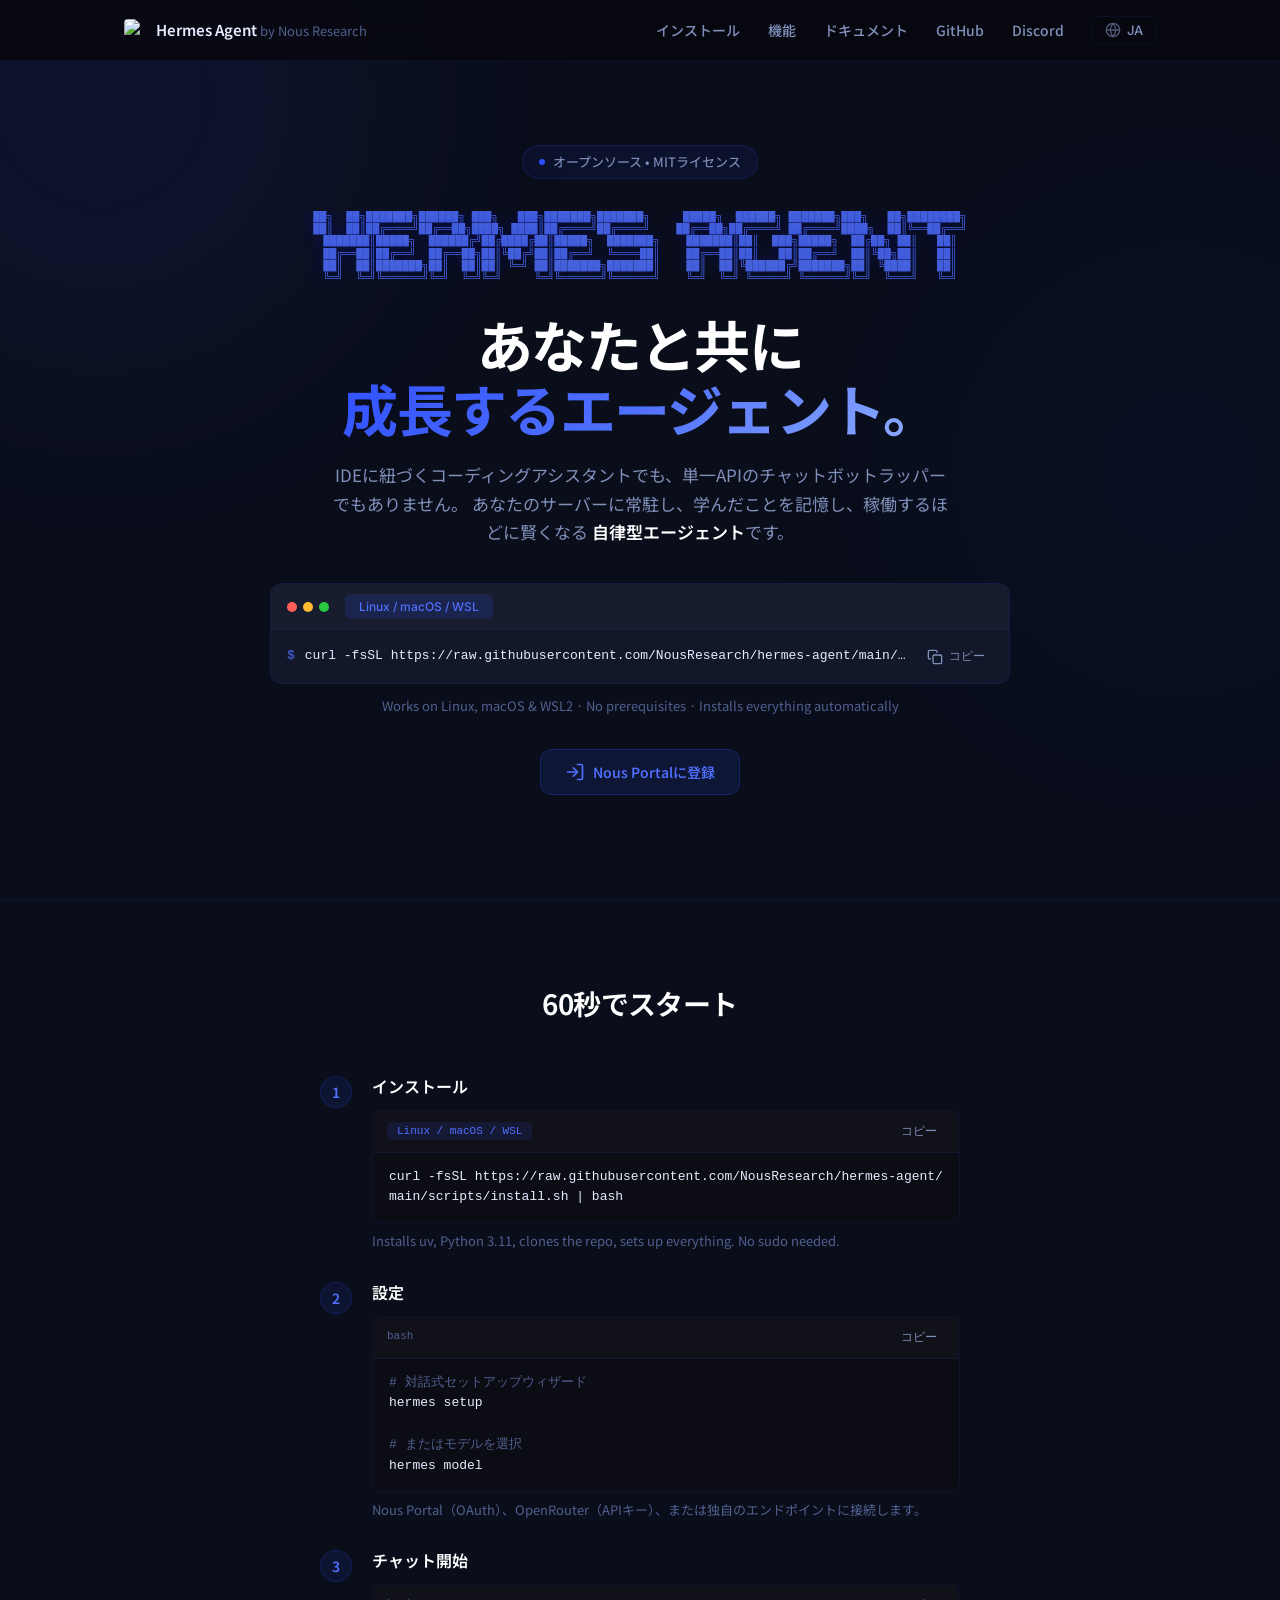
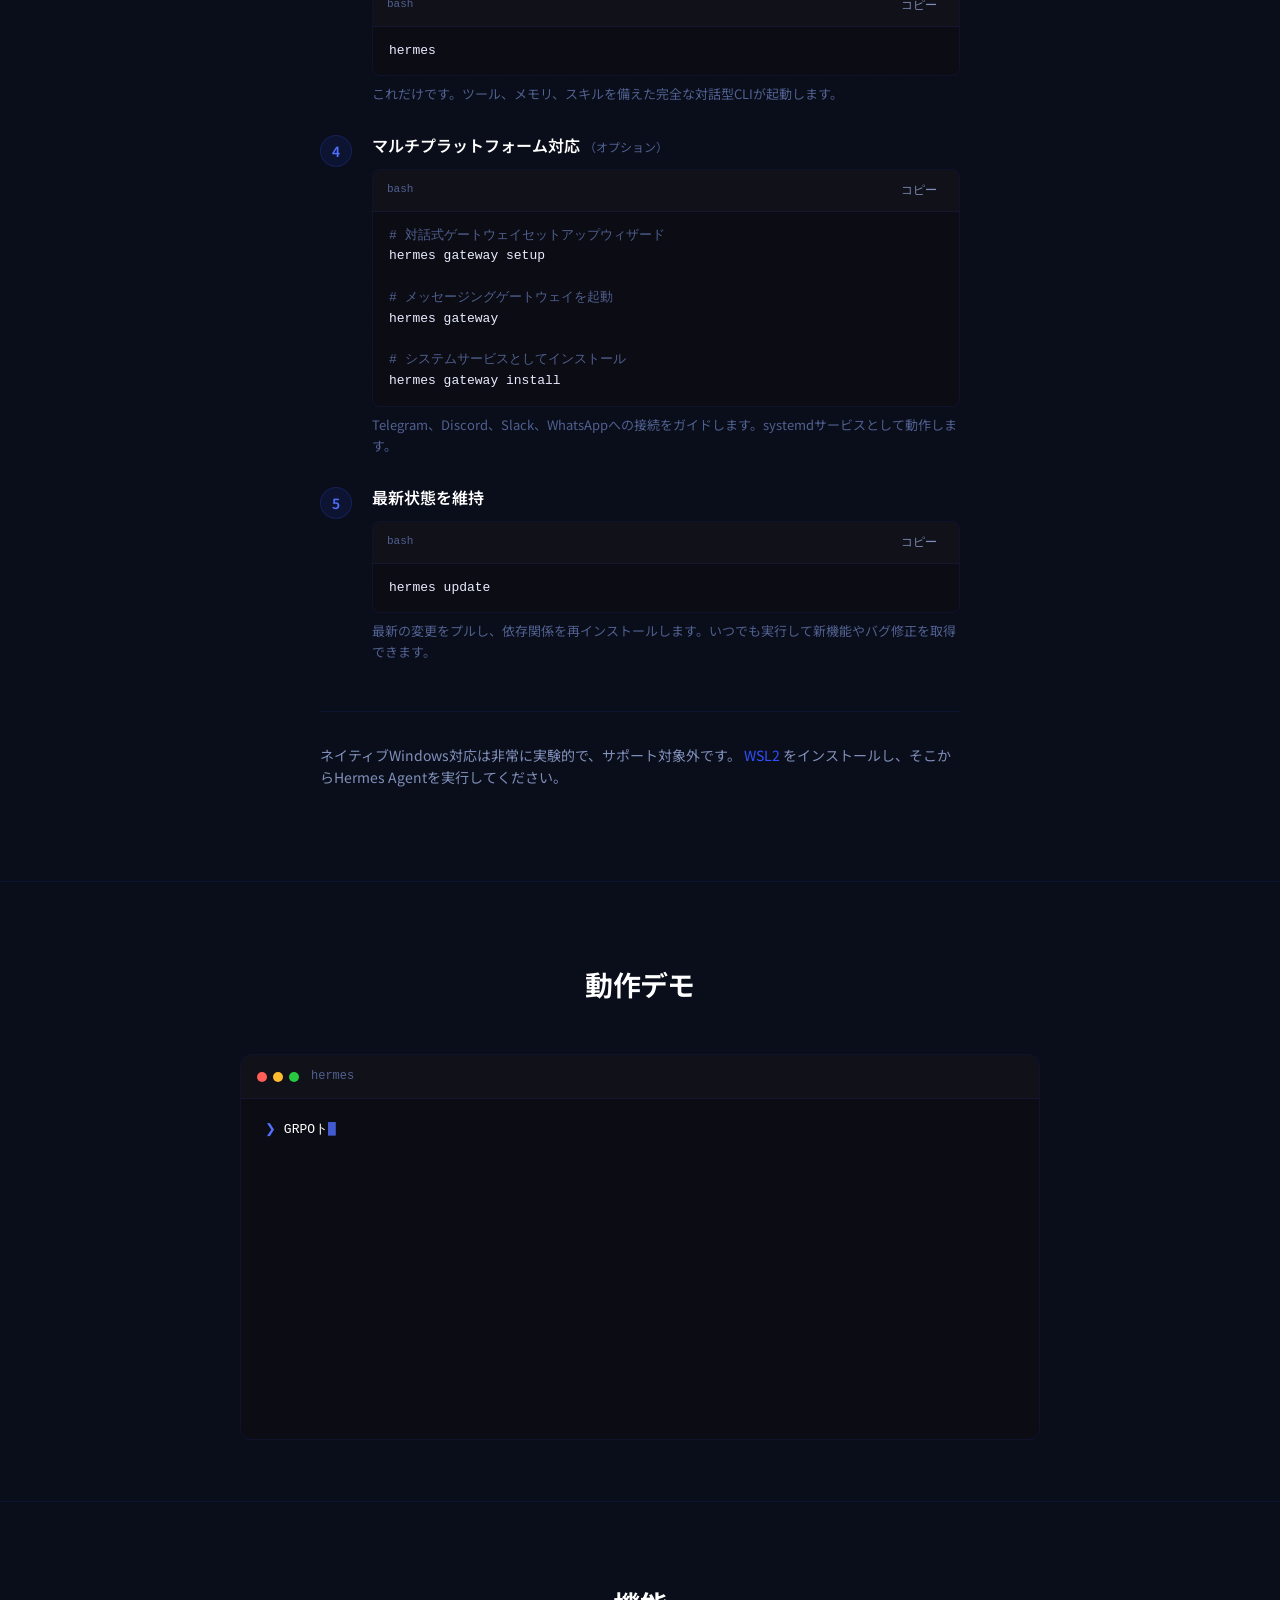
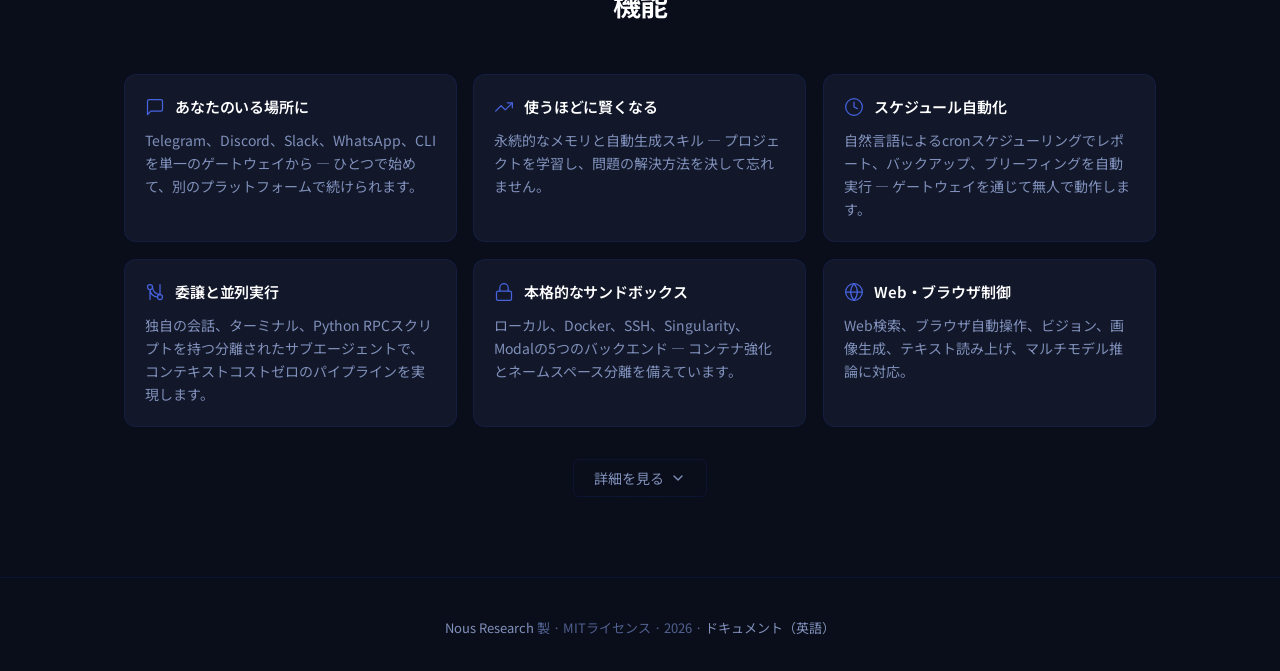
==== commit b95dea24: "feat: add Japanese security policy and landing page perf hints - SECURITY.ja.md: Japanese translatio" ====
--- a/landingpage/ja/index.html
+++ b/landingpage/ja/index.html
@@ -29,6 +29,7 @@
 
     <link rel="preconnect" href="https://fonts.googleapis.com" />
     <link rel="preconnect" href="https://fonts.gstatic.com" crossorigin />
+    <link rel="dns-prefetch" href="https://cdnjs.cloudflare.com" />
     <link
       href="https://fonts.googleapis.com/css2?family=Inter:wght@300;400;500;600;700&family=JetBrains+Mono:wght@400;500&family=Noto+Sans+JP:wght@300;400;500;600;700&display=swap"
       rel="stylesheet"
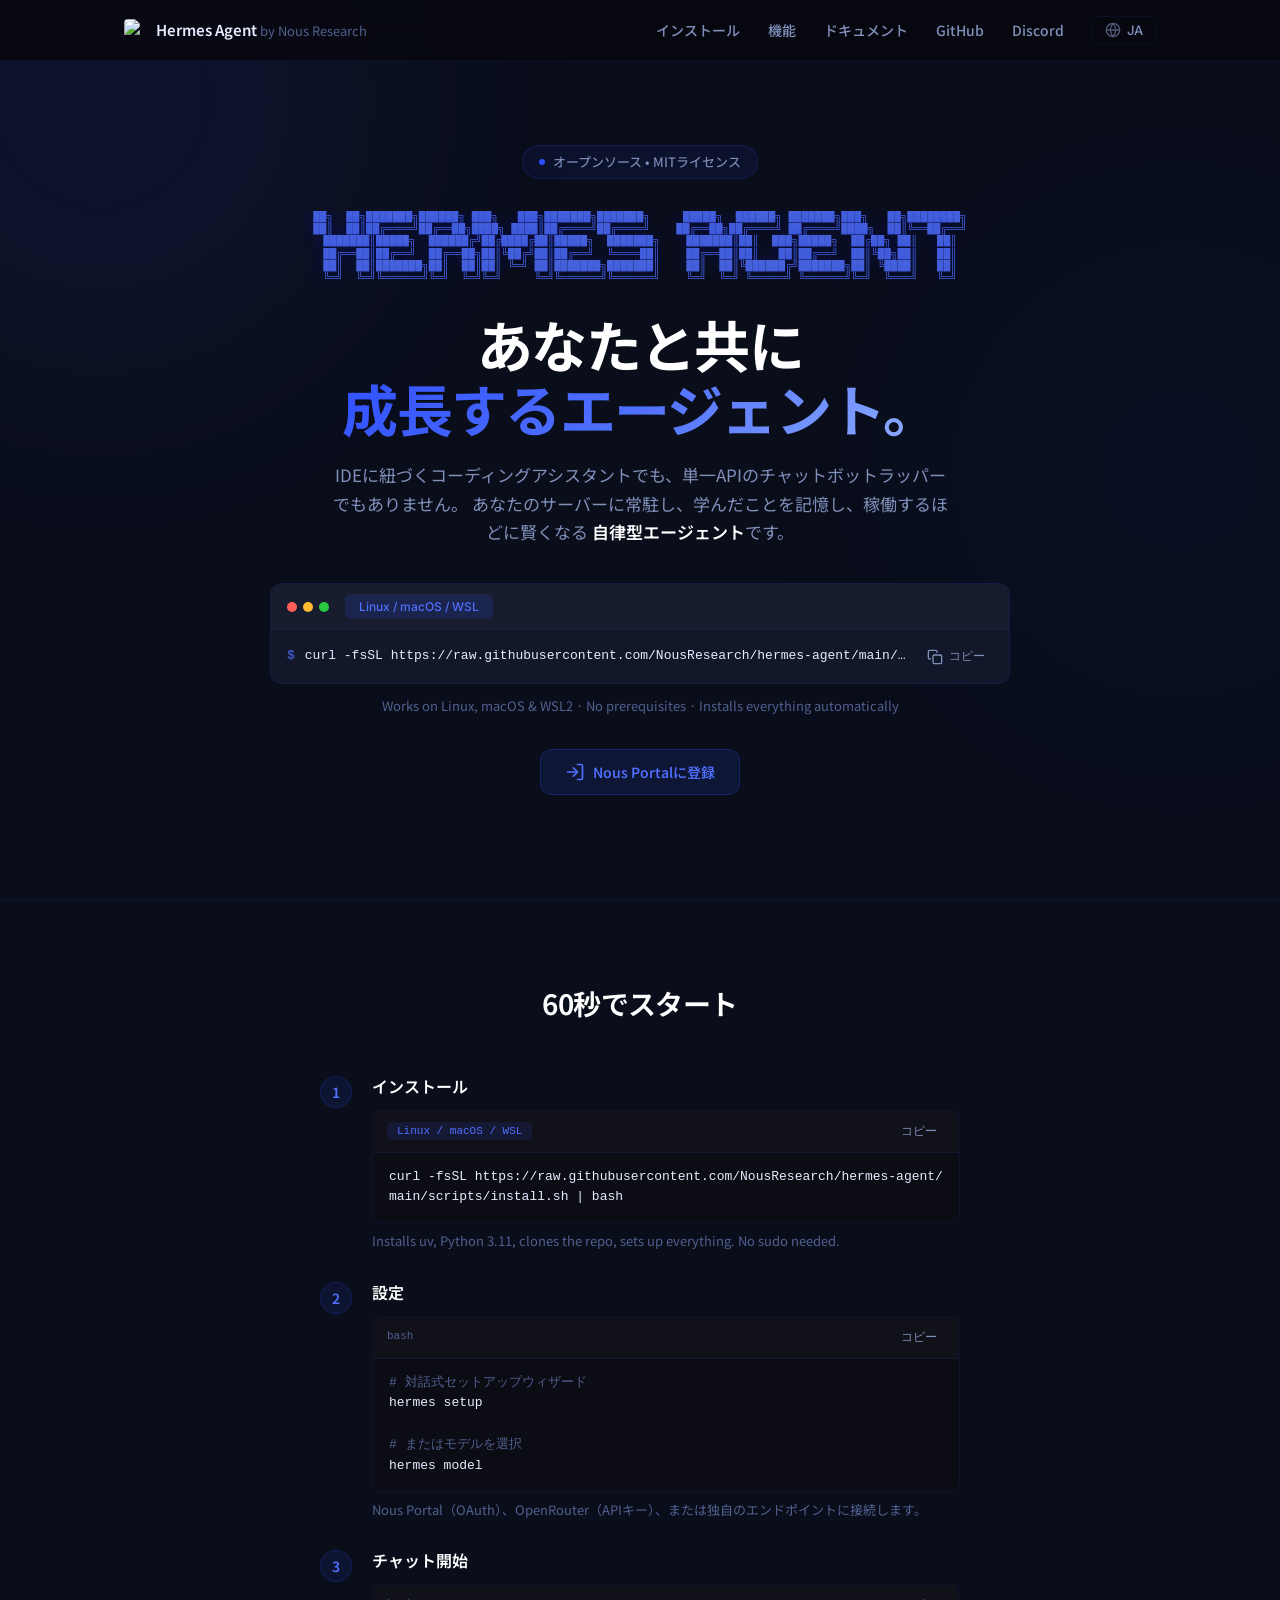
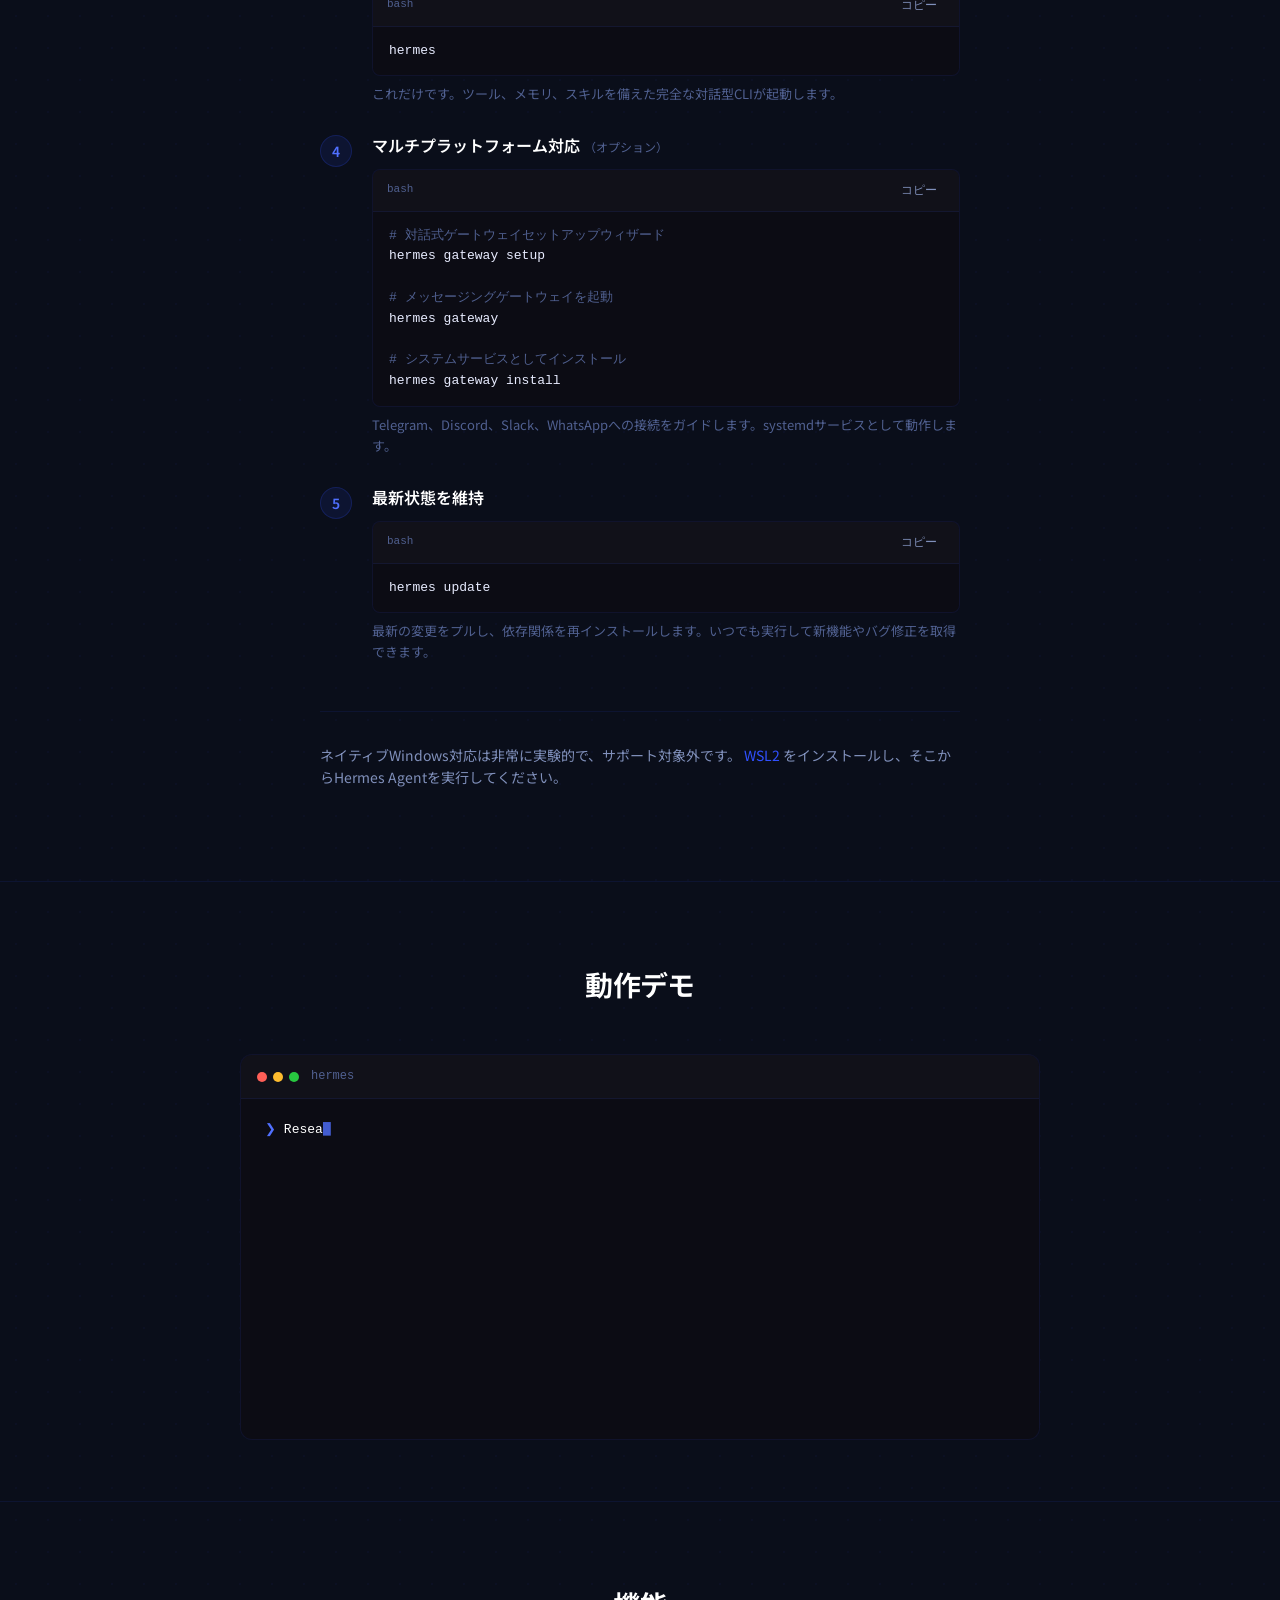
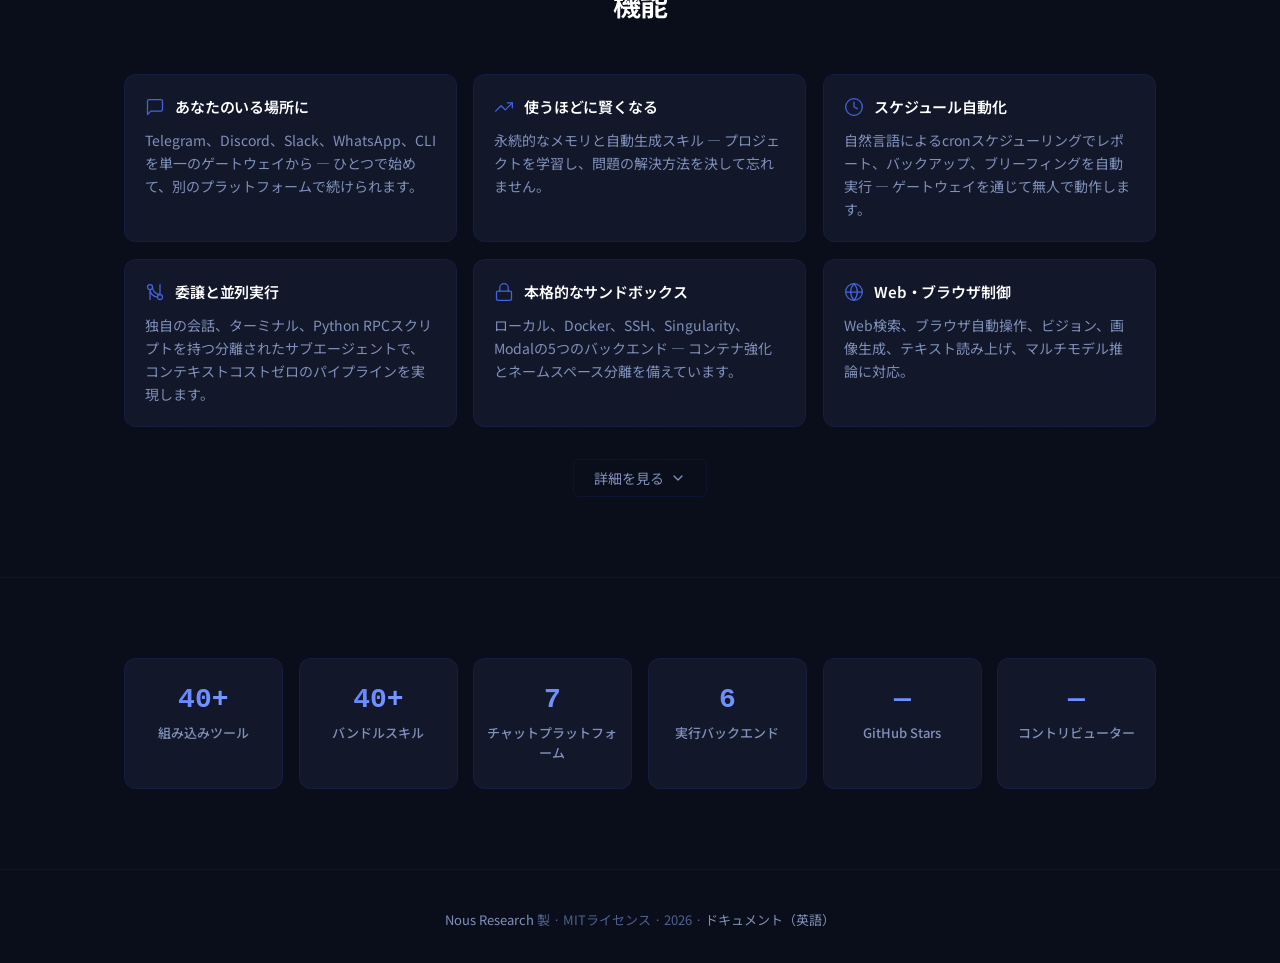
==== commit 676c8108: "feat: add stats section with live GitHub star/contributor counts - Add stats grid showing tools, ski" ====
--- a/landingpage/ja/index.html
+++ b/landingpage/ja/index.html
@@ -695,6 +695,38 @@
       </div>
     </section>
 
+    <!-- Stats -->
+    <section class="section section-stats" id="stats">
+      <div class="container">
+        <div class="stats-grid">
+          <div class="stat-card">
+            <div class="stat-number">40+</div>
+            <div class="stat-label">組み込みツール</div>
+          </div>
+          <div class="stat-card">
+            <div class="stat-number">40+</div>
+            <div class="stat-label">バンドルスキル</div>
+          </div>
+          <div class="stat-card">
+            <div class="stat-number">7</div>
+            <div class="stat-label">チャットプラットフォーム</div>
+          </div>
+          <div class="stat-card">
+            <div class="stat-number">6</div>
+            <div class="stat-label">実行バックエンド</div>
+          </div>
+          <div class="stat-card">
+            <div class="stat-number" id="gh-stars" data-repo="NousResearch/hermes-agent">—</div>
+            <div class="stat-label">GitHub Stars</div>
+          </div>
+          <div class="stat-card">
+            <div class="stat-number" id="gh-contributors">—</div>
+            <div class="stat-label">コントリビューター</div>
+          </div>
+        </div>
+      </div>
+    </section>
+
     </main>
 
     <footer class="footer">
--- a/landingpage/style.css
+++ b/landingpage/style.css
@@ -917,6 +917,74 @@
     margin-bottom: 12px;
 }
 
+/* --- Stats --- */
+.section-stats {
+    border-top: 1px solid var(--border);
+}
+
+.stats-grid {
+    display: grid;
+    grid-template-columns: repeat(6, 1fr);
+    gap: 16px;
+    text-align: center;
+}
+
+.stat-card {
+    padding: 24px 12px;
+    background: var(--bg-card);
+    border: 1px solid var(--border);
+    border-radius: var(--radius);
+    transition: border-color 0.3s var(--ease-out-quad);
+}
+
+.stat-card:hover {
+    border-color: var(--border-hover);
+}
+
+.stat-number {
+    font-size: 28px;
+    font-weight: 700;
+    color: #fff;
+    font-family: var(--font-mono);
+    line-height: 1.2;
+    margin-bottom: 6px;
+    background: linear-gradient(135deg, var(--primary-light), #90B0FF);
+    -webkit-background-clip: text;
+    -webkit-text-fill-color: transparent;
+    background-clip: text;
+}
+
+.stat-label {
+    font-size: 13px;
+    color: var(--text-dim);
+    font-weight: 500;
+}
+
+@media (max-width: 900px) {
+    .stats-grid {
+        grid-template-columns: repeat(3, 1fr);
+    }
+}
+
+@media (max-width: 640px) {
+    .stats-grid {
+        grid-template-columns: repeat(2, 1fr);
+        gap: 10px;
+    }
+
+    .stat-card {
+        padding: 18px 10px;
+    }
+
+    .stat-number {
+        font-size: 22px;
+    }
+
+    .stat-label {
+        font-size: 11px;
+    }
+}
+
 /* --- Footer --- */
 .footer {
     position: relative;
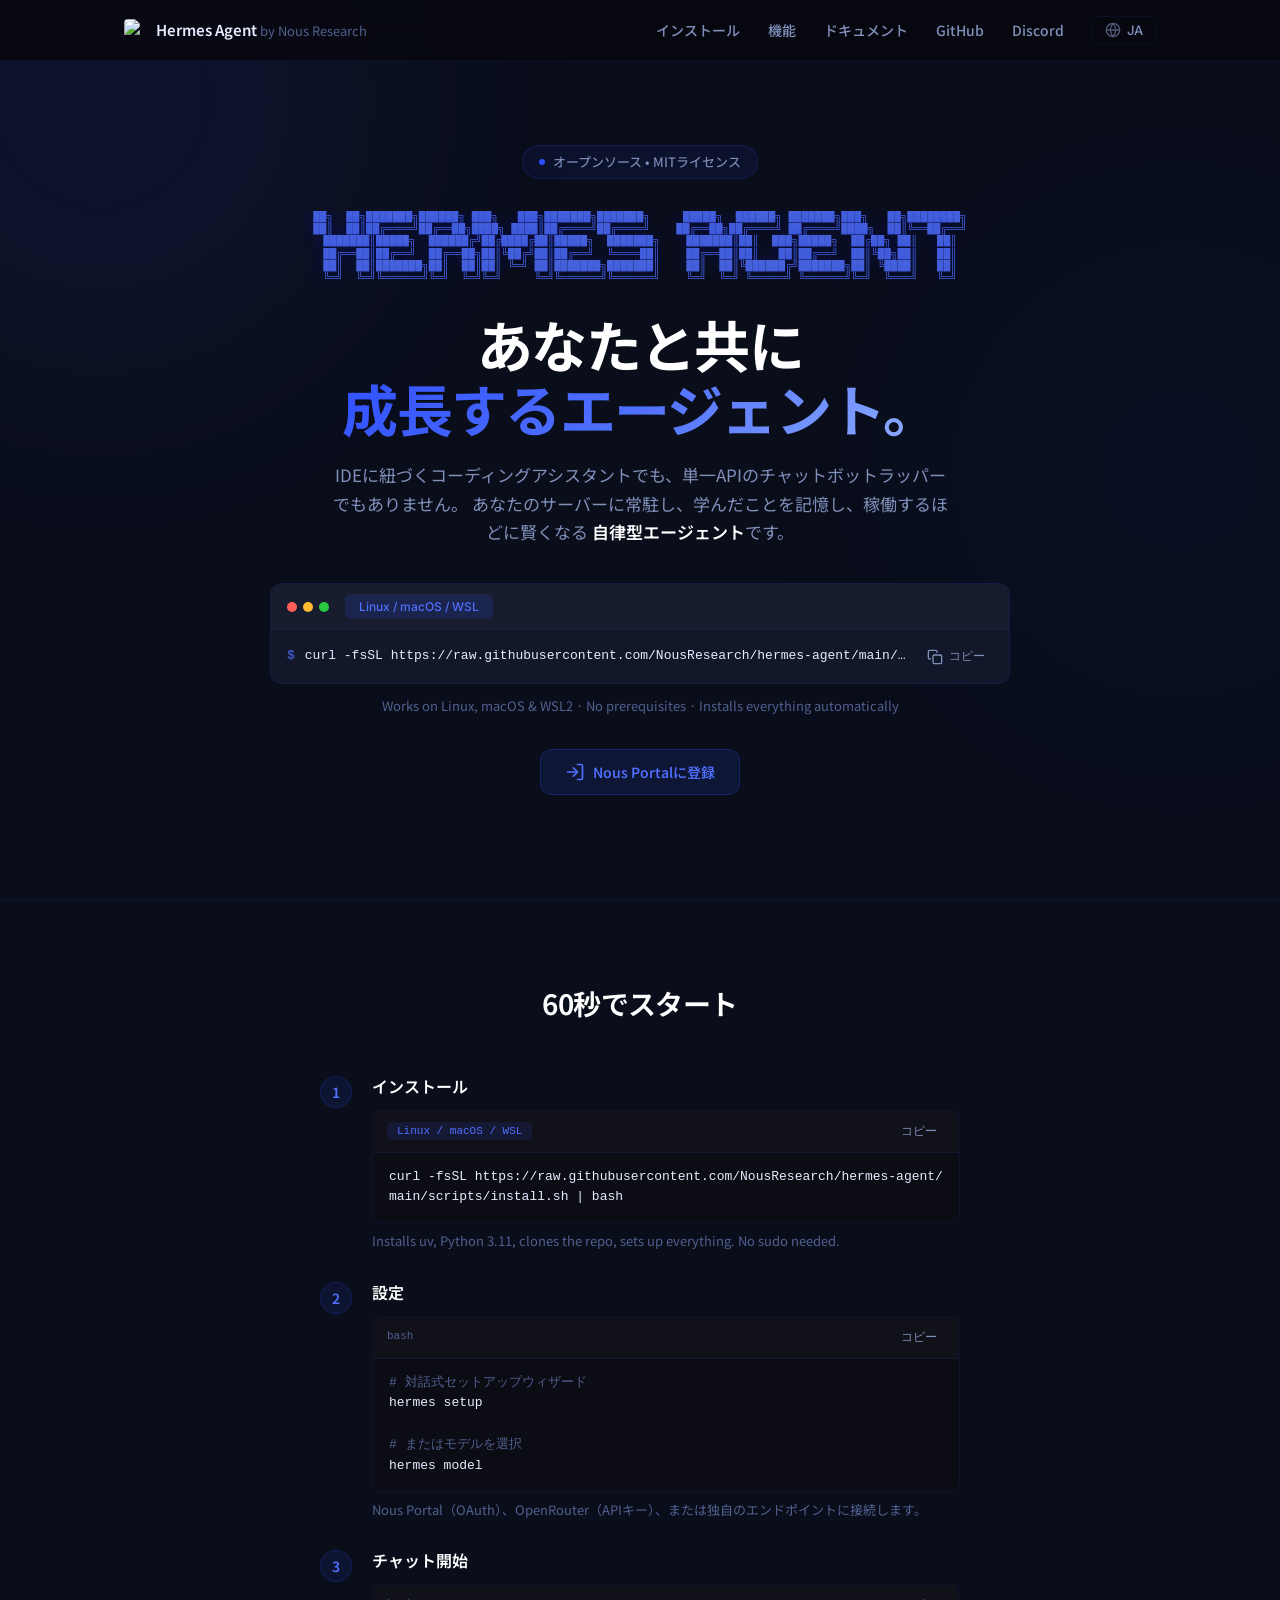
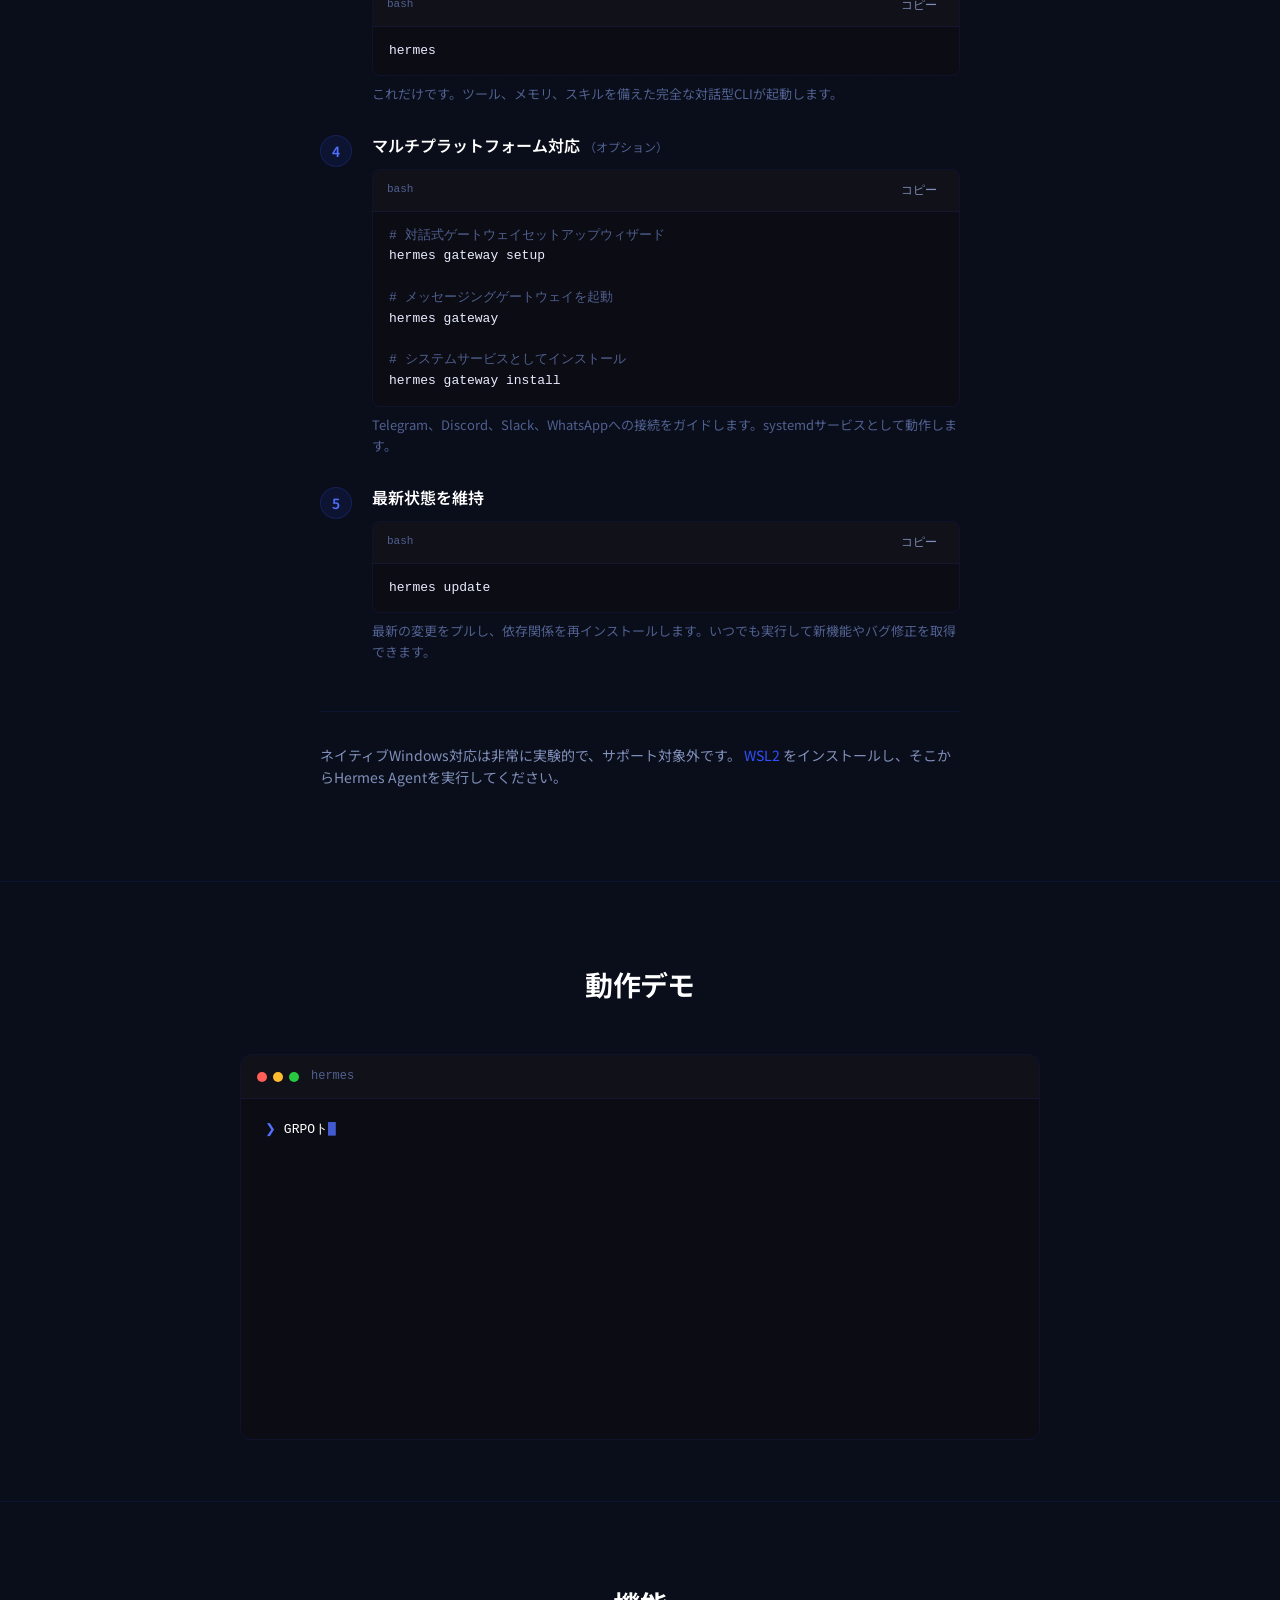
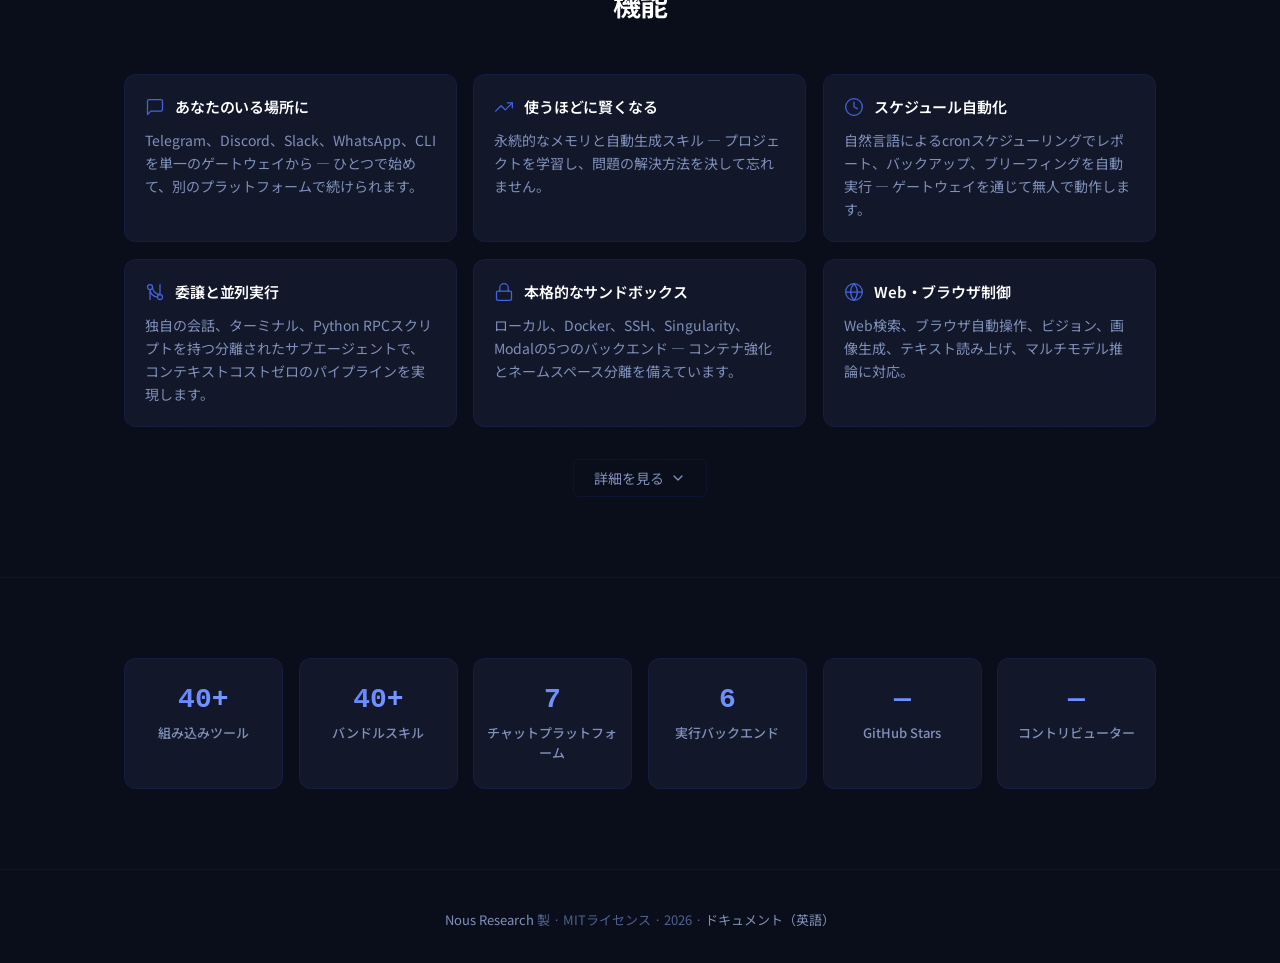
==== commit b7543000: "feat: add Twitter card meta tags and Japanese quickstart doc - Add Twitter card (summary_large_image" ====
--- a/landingpage/ja/index.html
+++ b/landingpage/ja/index.html
@@ -21,6 +21,11 @@
       property="og:image"
       content="https://hermes-agent.org/hermes-agent-banner.png"
     />
+
+    <meta name="twitter:card" content="summary_large_image" />
+    <meta name="twitter:title" content="Hermes Agent — あなたと共に成長するAIエージェント" />
+    <meta name="twitter:description" content="あなたと共に成長するオープンソースAIエージェント。永続メモリ、自動スキル生成、7つのチャットプラットフォーム対応。" />
+    <meta name="twitter:image" content="https://hermes-agent.org/hermes-agent-banner.png" />
 
     <link rel="alternate" hreflang="en" href="https://hermes-agent.org/" />
     <link rel="alternate" hreflang="ja" href="https://hermes-agent.org/ja/" />
